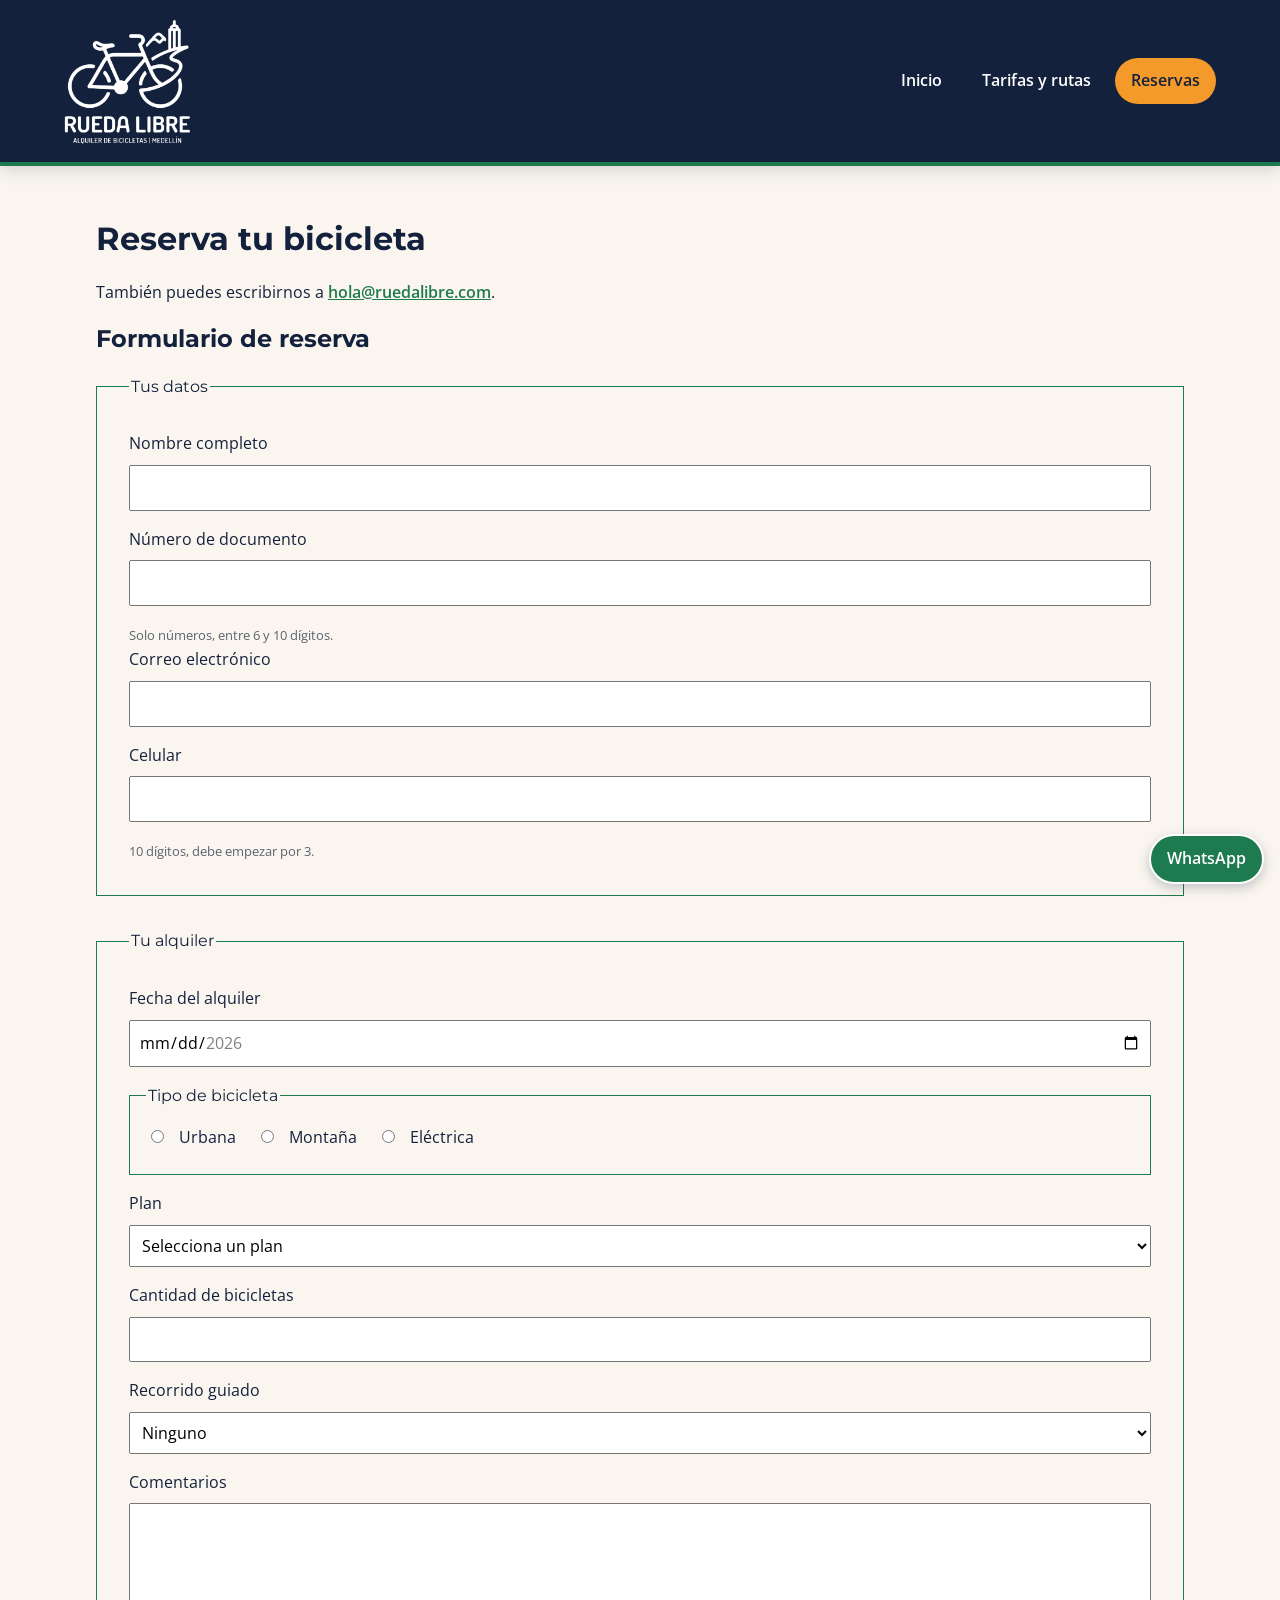
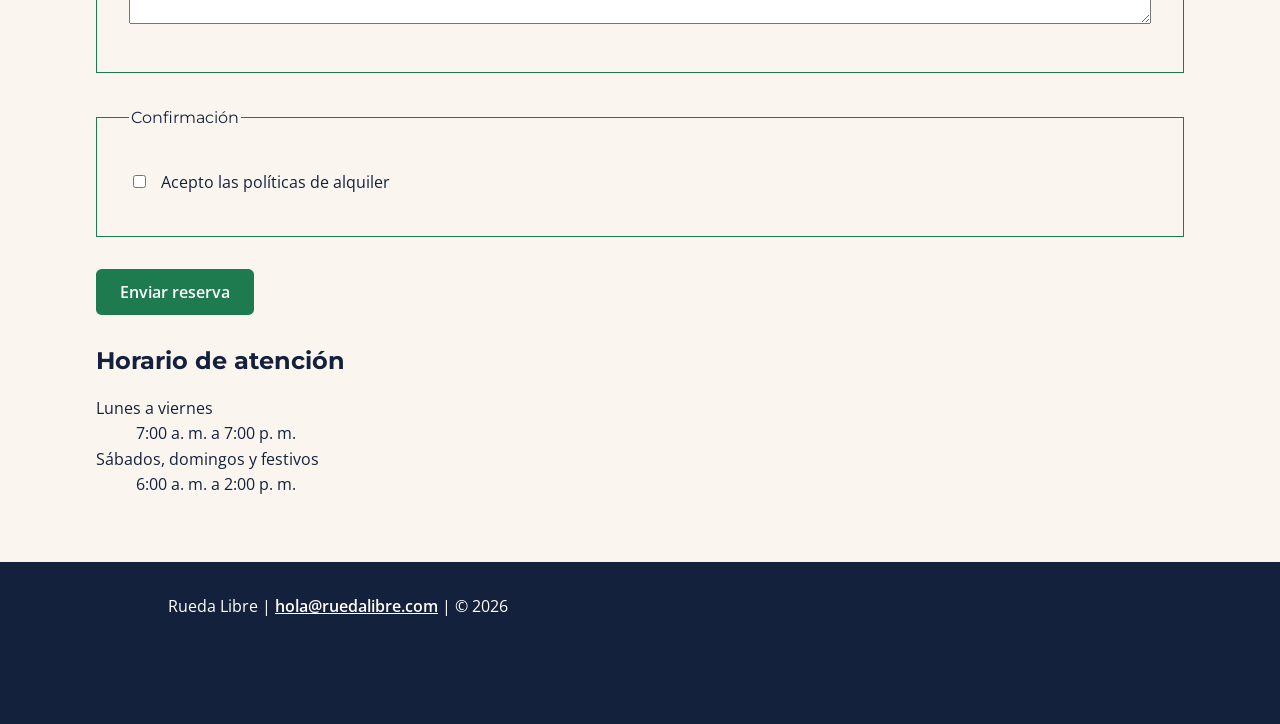
==== paginas/reservas.html @ c989bea7 "release: prepare Rueda Libre v1.0" ====
<!DOCTYPE html>
<html lang="es">
<head>
    <meta charset="UTF-8">
    <meta name="viewport" content="width=device-width, initial-scale=1.0">
    <title>Reservas | Rueda Libre</title>
    <meta name="description" content="Contacta a Rueda Libre para reservar una bicicleta y consulta nuestros horarios de atención en Medellín.">
    <link rel="preconnect" href="https://fonts.googleapis.com">
    <link rel="preconnect" href="https://fonts.gstatic.com" crossorigin>
    <link href="https://fonts.googleapis.com/css2?family=Montserrat:wght@700&family=Open+Sans:wght@400;600&display=swap" rel="stylesheet">
    <link rel="stylesheet" href="../css/styles.css">
</head>
<body>
    <header>
        <a class="site-brand" href="../index.html">
            <img src="../img/logo.png" alt="Rueda Libre, alquiler de bicicletas en Medellín">
        </a>
        <nav class="site-nav" aria-label="Navegación principal">
            <ul id="menu">
                <li><a href="../index.html">Inicio</a></li>
                <li><a href="tarifas.html#tarifas">Tarifas y rutas</a></li>
                <li><a class="activo" href="reservas.html" aria-current="page">Reservas</a></li>
            </ul>
        </nav>
    </header>

    <main>
        <h1>Reserva tu bicicleta</h1>
        <p>También puedes escribirnos a
            <a href="mailto:hola@ruedalibre.com">hola@ruedalibre.com</a>.
        </p>

        <section aria-labelledby="titulo-formulario">
            <h2 id="titulo-formulario">Formulario de reserva</h2>
            <form action="reservas.html" method="post">
                <fieldset>
                    <legend>Tus datos</legend>

                    <label for="nombre-completo">Nombre completo</label>
                    <input type="text" id="nombre-completo" name="nombre_completo" autocomplete="name" minlength="3" required>

                    <label for="documento">Número de documento</label>
                    <input type="text" id="documento" name="documento" autocomplete="off" pattern="[0-9]{6,10}" title="Ingresa solo números: entre 6 y 10 dígitos." aria-describedby="ayuda-documento" required>
                    <small id="ayuda-documento">Solo números, entre 6 y 10 dígitos.</small>

                    <label for="correo">Correo electrónico</label>
                    <input type="email" id="correo" name="correo" autocomplete="email" required>

                    <label for="celular">Celular</label>
                    <input type="tel" id="celular" name="celular" autocomplete="tel" pattern="3[0-9]{9}" title="Ingresa 10 dígitos y comienza por 3." aria-describedby="ayuda-celular" required>
                    <small id="ayuda-celular">10 dígitos, debe empezar por 3.</small>
                </fieldset>

                <fieldset>
                    <legend>Tu alquiler</legend>

                    <label for="fecha-alquiler">Fecha del alquiler</label>
                    <input type="date" id="fecha-alquiler" name="fecha_alquiler" min="2026-11-01" max="2026-12-31" required>

                    <fieldset>
                        <legend>Tipo de bicicleta</legend>
                        <input type="radio" id="bicicleta-urbana" name="tipo_bicicleta" value="urbana" required>
                        <label for="bicicleta-urbana">Urbana</label>
                        <input type="radio" id="bicicleta-montana" name="tipo_bicicleta" value="montana">
                        <label for="bicicleta-montana">Montaña</label>
                        <input type="radio" id="bicicleta-electrica" name="tipo_bicicleta" value="electrica">
                        <label for="bicicleta-electrica">Eléctrica</label>
                    </fieldset>

                    <label for="plan">Plan</label>
                    <select id="plan" name="plan" required>
                        <option value="">Selecciona un plan</option>
                        <option value="1-hora">1 hora</option>
                        <option value="medio-dia">Medio día</option>
                        <option value="dia-completo">Día completo</option>
                    </select>

                    <label for="cantidad">Cantidad de bicicletas</label>
                    <input type="number" id="cantidad" name="cantidad" min="1" max="6" step="1" required>

                    <label for="recorrido">Recorrido guiado</label>
                    <select id="recorrido" name="recorrido">
                        <option value="ninguno">Ninguno</option>
                        <option value="rio-parques">Río y Parques</option>
                        <option value="sabores-barrio">Sabores de Barrio</option>
                        <option value="reto-palmas">Reto Las Palmas</option>
                    </select>

                    <label for="comentarios">Comentarios</label>
                    <textarea id="comentarios" name="comentarios" rows="4" maxlength="300"></textarea>
                </fieldset>

                <fieldset>
                    <legend>Confirmación</legend>

                    <input type="checkbox" id="acepta-politicas" name="acepta_politicas" value="si" required>
                    <label for="acepta-politicas">Acepto las políticas de alquiler</label>
                </fieldset>

                <button type="submit">Enviar reserva</button>
            </form>
        </section>

        <aside aria-labelledby="titulo-horarios">
            <h2 id="titulo-horarios">Horario de atención</h2>
            <dl>
                <dt>Lunes a viernes</dt>
                <dd>7:00 a. m. a 7:00 p. m.</dd>
                <dt>Sábados, domingos y festivos</dt>
                <dd>6:00 a. m. a 2:00 p. m.</dd>
            </dl>
        </aside>
    </main>

    <footer>
        <p>Rueda Libre | <a href="mailto:hola@ruedalibre.com">hola@ruedalibre.com</a> | &copy; 2026</p>
    </footer>
    <a class="whatsapp-link" href="https://wa.me/573000000000" target="_blank" rel="noopener noreferrer" aria-label="Escríbenos por WhatsApp (se abre en otra pestaña)">WhatsApp</a>
</body>
</html>
---- css/styles.css ----
:root {
    --color-verde-ruta: #1E7A4F;
    --color-naranja-pedal: #F39A2B;
    --color-azul-noche: #14213D;
    --color-crema: #FAF6EF;
    --color-gris-asfalto: #5B6470;
    --font-heading: "Montserrat", Arial, sans-serif;
    --font-body: "Open Sans", Arial, sans-serif;
    --space-small: 0.5rem;
    --space-medium: 1rem;
    --space-large: 2rem;
}

/* Base y tipografía */
*,
*::before,
*::after {
    box-sizing: border-box;
}

body {
    margin: 0;
    background-color: var(--color-crema);
    color: var(--color-azul-noche);
    font-family: var(--font-body);
    font-size: 1rem;
    line-height: 1.6;
}

h1,
h2,
h3,
h4,
h5,
h6 {
    color: var(--color-azul-noche);
    font-family: var(--font-heading);
    line-height: 1.2;
}

/* Encabezado y navegación */
header {
    align-items: center;
    background-color: var(--color-azul-noche);
    border-bottom: 0.25rem solid var(--color-verde-ruta);
    box-shadow: 0 0.25rem 1rem rgb(20 33 61 / 16%);
    color: #FFFFFF;
    display: flex;
    flex-wrap: wrap;
    gap: var(--space-large);
    justify-content: space-between;
    padding: var(--space-medium) clamp(1rem, 5vw, 4rem);
}

.site-brand {
    align-items: center;
    display: inline-flex;
    flex: 0 0 auto;
    line-height: 0;
}

.site-brand img {
    filter: brightness(0) invert(1);
    height: auto;
    max-width: 8rem;
    width: 100%;
}

.site-brand:focus-visible {
    outline: 3px solid var(--color-naranja-pedal);
    outline-offset: 4px;
}

.site-nav ul {
    align-items: center;
    display: flex;
    flex-wrap: wrap;
    gap: var(--space-small);
    justify-content: flex-end;
    list-style: none;
    margin: 0;
    padding: 0;
}

#menu a {
    color: var(--color-gris-asfalto);
}

.activo {
    color: var(--color-verde-ruta);
    font-weight: 600;
}

.site-nav #menu a {
    border-radius: 999px;
    color: #FFFFFF;
    display: inline-block;
    font-weight: 600;
    padding: 0.65rem 1rem;
    text-decoration: none;
    transition: background-color 160ms ease, color 160ms ease;
}

.site-nav #menu a:hover {
    background-color: rgb(255 255 255 / 12%);
    color: #FFFFFF;
    text-decoration: underline;
    text-underline-offset: 0.2em;
}

.site-nav #menu a:focus-visible {
    outline: 3px solid var(--color-naranja-pedal);
    outline-offset: 4px;
}

.site-nav #menu a.activo,
.site-nav #menu a[aria-current="page"] {
    background-color: var(--color-naranja-pedal);
    color: var(--color-azul-noche);
}

.site-nav #menu a.activo:hover,
.site-nav #menu a[aria-current="page"]:hover {
    background-color: #FFFFFF;
    color: var(--color-azul-noche);
}

/* Contenido y servicios */
main {
    margin: 0 auto;
    max-width: 70rem;
    padding: var(--space-large) var(--space-medium);
    width: 100%;
}

main.home-page {
    min-height: 75vh;
}

p,
li {
    max-width: 68ch;
}

section,
article,
aside,
figure {
    margin-bottom: var(--space-large);
}

#servicios {
    display: grid;
    gap: var(--space-large);
    grid-template-columns: repeat(auto-fit, minmax(min(100%, 16rem), 1fr));
}

#servicios > h2,
#servicios > p {
    grid-column: 1 / -1;
}

#servicios article {
    border: 1px solid var(--color-gris-asfalto);
    border-radius: 0.75rem;
    margin-bottom: 0;
    padding: var(--space-medium);
    position: relative;
}

.new-badge {
    background-color: var(--color-naranja-pedal);
    border-radius: 999px;
    color: var(--color-azul-noche);
    font-size: 0.875rem;
    font-weight: 600;
    padding: 0.25rem 0.65rem;
    position: absolute;
    right: var(--space-medium);
    top: var(--space-medium);
}

.electric-service h3 {
    padding-right: 4.5rem;
}

/* Enlaces, botones y foco */
a {
    color: var(--color-verde-ruta);
    font-weight: 600;
}

a:hover {
    color: var(--color-azul-noche);
}

.cta-link,
button {
    background-color: var(--color-verde-ruta);
    border: 0;
    border-radius: 0.35rem;
    color: #FFFFFF;
    cursor: pointer;
    display: inline-block;
    font: 600 1rem var(--font-body);
    padding: 0.75rem 1.5rem;
    text-decoration: none;
    transition: background-color 160ms ease, color 160ms ease;
}

a:focus-visible,
button:focus-visible,
input:focus-visible,
select:focus-visible,
textarea:focus-visible {
    outline: 3px solid var(--color-verde-ruta);
    outline-offset: 3px;
}

/* Imágenes */
img {
    height: auto;
    max-width: 100%;
}

figure img {
    display: block;
}

figcaption,
small {
    color: var(--color-gris-asfalto);
}

/* Tablas */
table {
    border-collapse: collapse;
    width: 100%;
}

section:has(> table) {
    overflow-x: auto;
}

caption {
    font-weight: 600;
    margin-bottom: var(--space-small);
    text-align: left;
}

th,
td {
    border: 1px solid var(--color-gris-asfalto);
    padding: 0.75rem;
    text-align: left;
}

th {
    font-weight: 600;
}

thead th {
    background-color: var(--color-azul-noche);
    color: #FFFFFF;
}

/* Formulario */
fieldset {
    border: 1px solid var(--color-verde-ruta);
    margin: 0 0 var(--space-large);
    padding: var(--space-large);
}

legend {
    font-family: var(--font-heading);
}

form > fieldset > label {
    display: block;
    margin: 0 0 var(--space-small);
}

form > fieldset > input[type="checkbox"] + label {
    display: inline-block;
    margin: var(--space-small);
}

form fieldset fieldset {
    margin-bottom: var(--space-medium);
    padding: var(--space-medium);
}

form fieldset fieldset label {
    display: inline-block;
    margin: 0 var(--space-medium) var(--space-small) var(--space-small);
}

input:not([type="radio"], [type="checkbox"]),
select,
textarea {
    display: block;
    font: inherit;
    margin-bottom: var(--space-medium);
    max-width: 100%;
    padding: var(--space-small);
    width: 100%;
}

.cta-link:focus-visible,
button:focus-visible {
    outline-color: var(--color-azul-noche);
}

/* Pie y acceso rápido */
footer {
    background-color: var(--color-azul-noche);
    color: #FFFFFF;
    padding: var(--space-medium) var(--space-large) calc(var(--space-large) + 3.5rem);
    text-align: center;
}

footer a {
    color: #FFFFFF;
}

footer a:hover {
    color: var(--color-naranja-pedal);
}

.whatsapp-link {
    background-color: var(--color-verde-ruta);
    border: 2px solid #FFFFFF;
    border-radius: 999px;
    bottom: var(--space-medium);
    box-shadow: 0 0.25rem 0.75rem rgb(20 33 61 / 24%);
    color: #FFFFFF;
    font-weight: 600;
    padding: 0.65rem 1rem;
    position: fixed;
    right: var(--space-medium);
    text-decoration: none;
    z-index: 10;
}

.cta-link:hover,
button:hover,
.whatsapp-link:hover {
    background-color: var(--color-azul-noche);
    color: #FFFFFF;
}

.whatsapp-link:focus-visible {
    outline: 3px solid var(--color-naranja-pedal);
    outline-offset: 3px;
}

/* Ajustes para pantallas pequeñas */
@media (max-width: 40rem) {
    header {
        flex-direction: column;
        gap: var(--space-small);
        padding: var(--space-medium);
    }

    .site-brand img {
        max-width: 6rem;
    }

    .site-nav ul {
        justify-content: center;
    }

    .site-nav #menu a {
        padding: 0.55rem 0.8rem;
    }

    main {
        padding: var(--space-medium);
    }
}
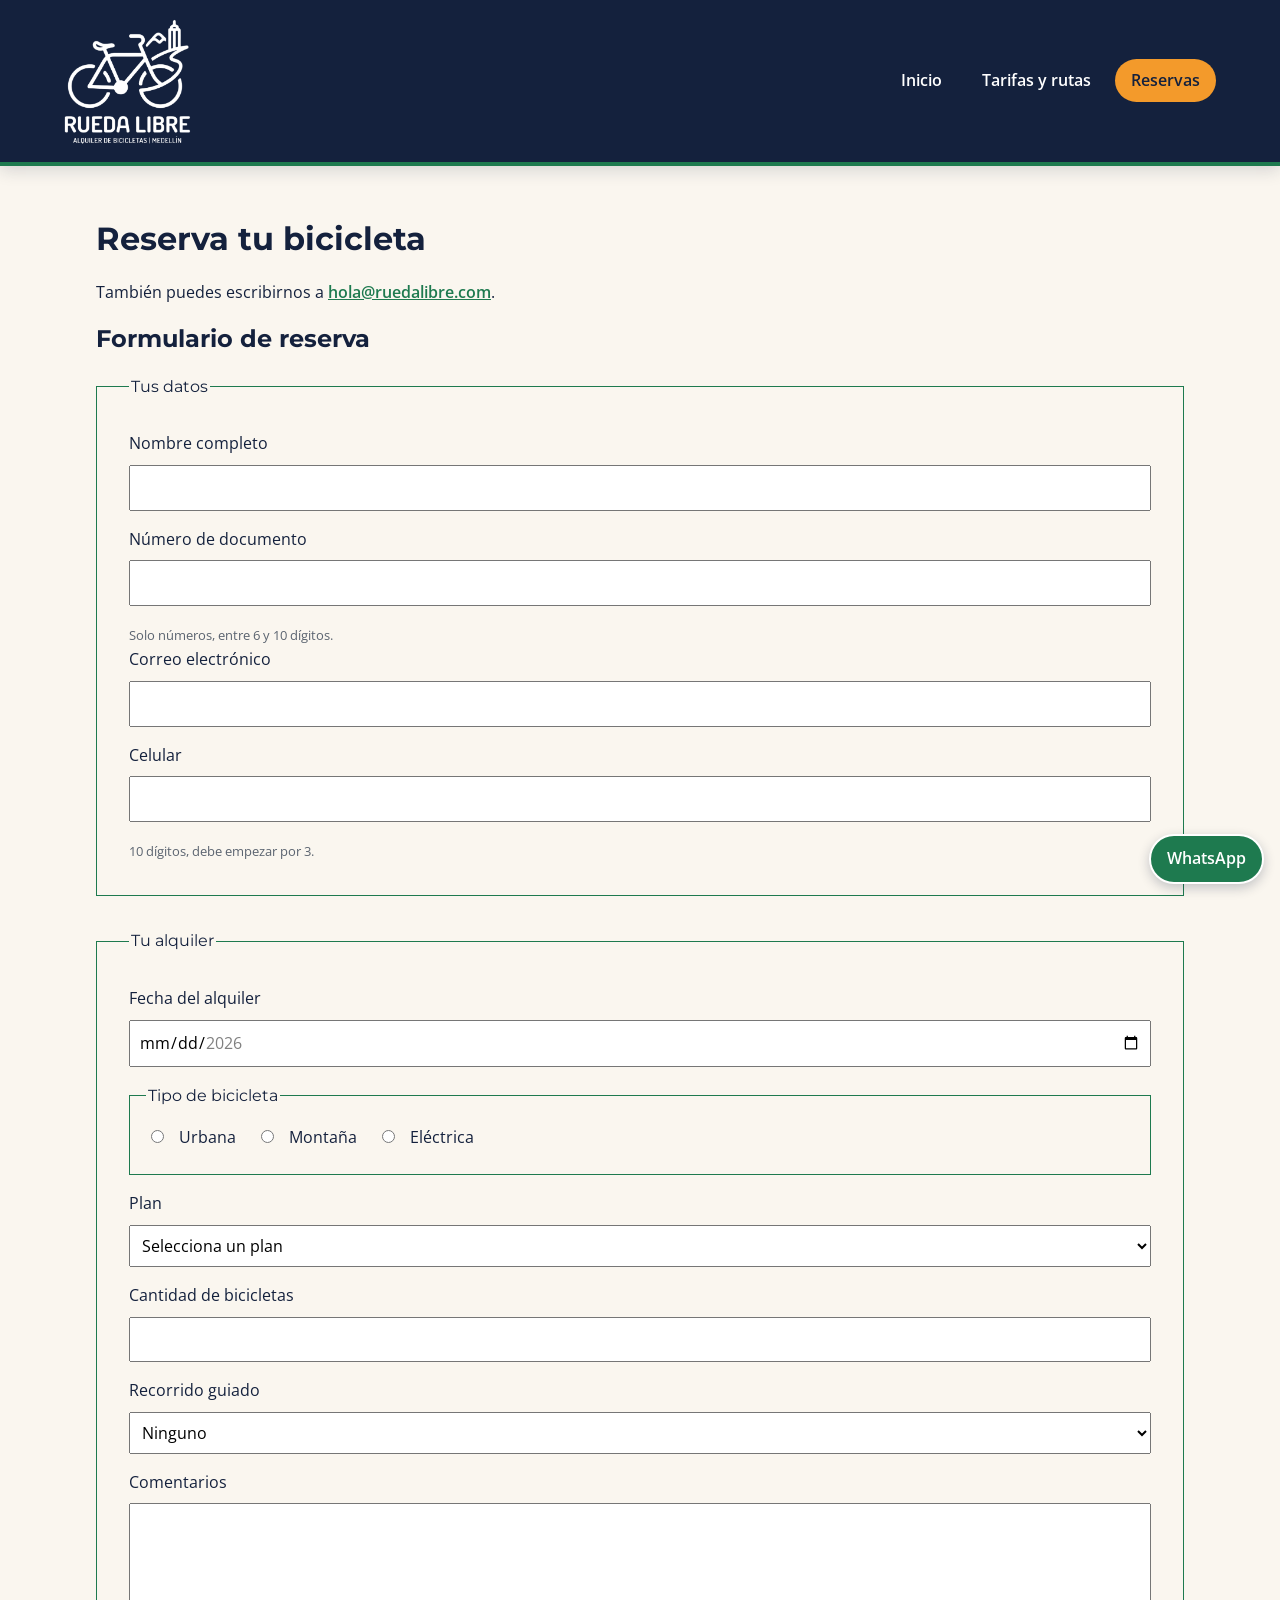
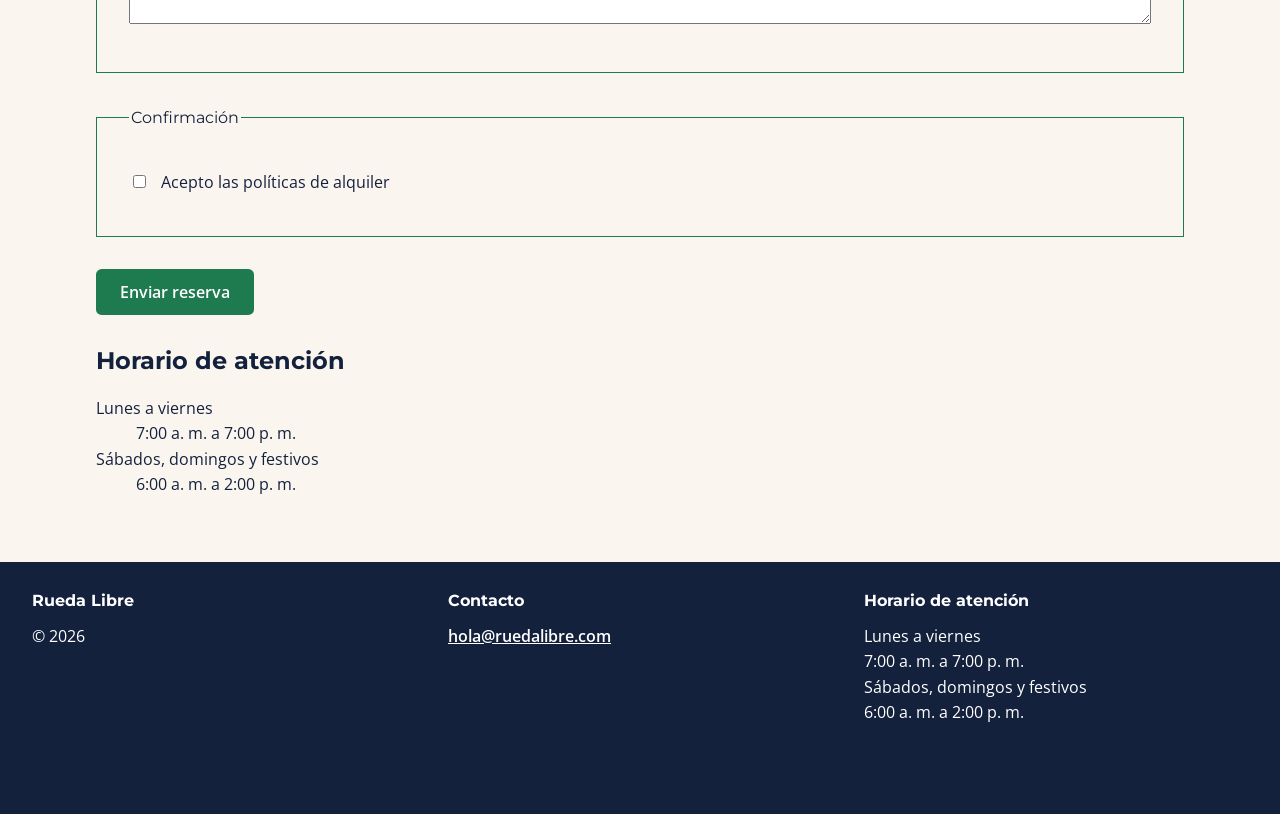
==== commit 630ef971: "add: display flex" ====
--- a/paginas/reservas.html
+++ b/paginas/reservas.html
@@ -113,7 +113,23 @@
     </main>
 
     <footer>
-        <p>Rueda Libre | <a href="mailto:hola@ruedalibre.com">hola@ruedalibre.com</a> | &copy; 2026</p>
+        <div class="footer-block">
+            <h2>Rueda Libre</h2>
+            <p>&copy; 2026</p>
+        </div>
+        <div class="footer-block">
+            <h2>Contacto</h2>
+            <p><a href="mailto:hola@ruedalibre.com">hola@ruedalibre.com</a></p>
+        </div>
+        <div class="footer-block">
+            <h2>Horario de atención</h2>
+            <dl>
+                <dt>Lunes a viernes</dt>
+                <dd>7:00 a. m. a 7:00 p. m.</dd>
+                <dt>Sábados, domingos y festivos</dt>
+                <dd>6:00 a. m. a 2:00 p. m.</dd>
+            </dl>
+        </div>
     </footer>
     <a class="whatsapp-link" href="https://wa.me/573000000000" target="_blank" rel="noopener noreferrer" aria-label="Escríbenos por WhatsApp (se abre en otra pestaña)">WhatsApp</a>
 </body>
--- a/css/styles.css
+++ b/css/styles.css
@@ -94,7 +94,6 @@
 .site-nav #menu a {
     border-radius: 999px;
     color: #FFFFFF;
-    display: inline-block;
     font-weight: 600;
     padding: 0.65rem 1rem;
     text-decoration: none;
@@ -313,10 +312,32 @@
 
 /* Pie y acceso rápido */
 footer {
+    align-items: flex-start;
     background-color: var(--color-azul-noche);
     color: #FFFFFF;
+    display: flex;
+    flex-wrap: wrap;
+    gap: var(--space-large);
+    justify-content: space-between;
     padding: var(--space-medium) var(--space-large) calc(var(--space-large) + 3.5rem);
-    text-align: center;
+}
+
+.footer-block {
+    flex: 1 1 0;
+}
+
+.footer-block h2 {
+    color: #FFFFFF;
+    font-size: 1rem;
+}
+
+.footer-block p,
+.footer-block dl {
+    margin: 0;
+}
+
+.footer-block dd {
+    margin-left: 0;
 }
 
 footer a {
@@ -374,6 +395,12 @@
         padding: 0.55rem 0.8rem;
     }
 
+    footer {
+        flex-direction: column;
+        gap: var(--space-medium);
+        padding: var(--space-medium) var(--space-medium) calc(var(--space-large) + 3.5rem);
+    }
+
     main {
         padding: var(--space-medium);
     }
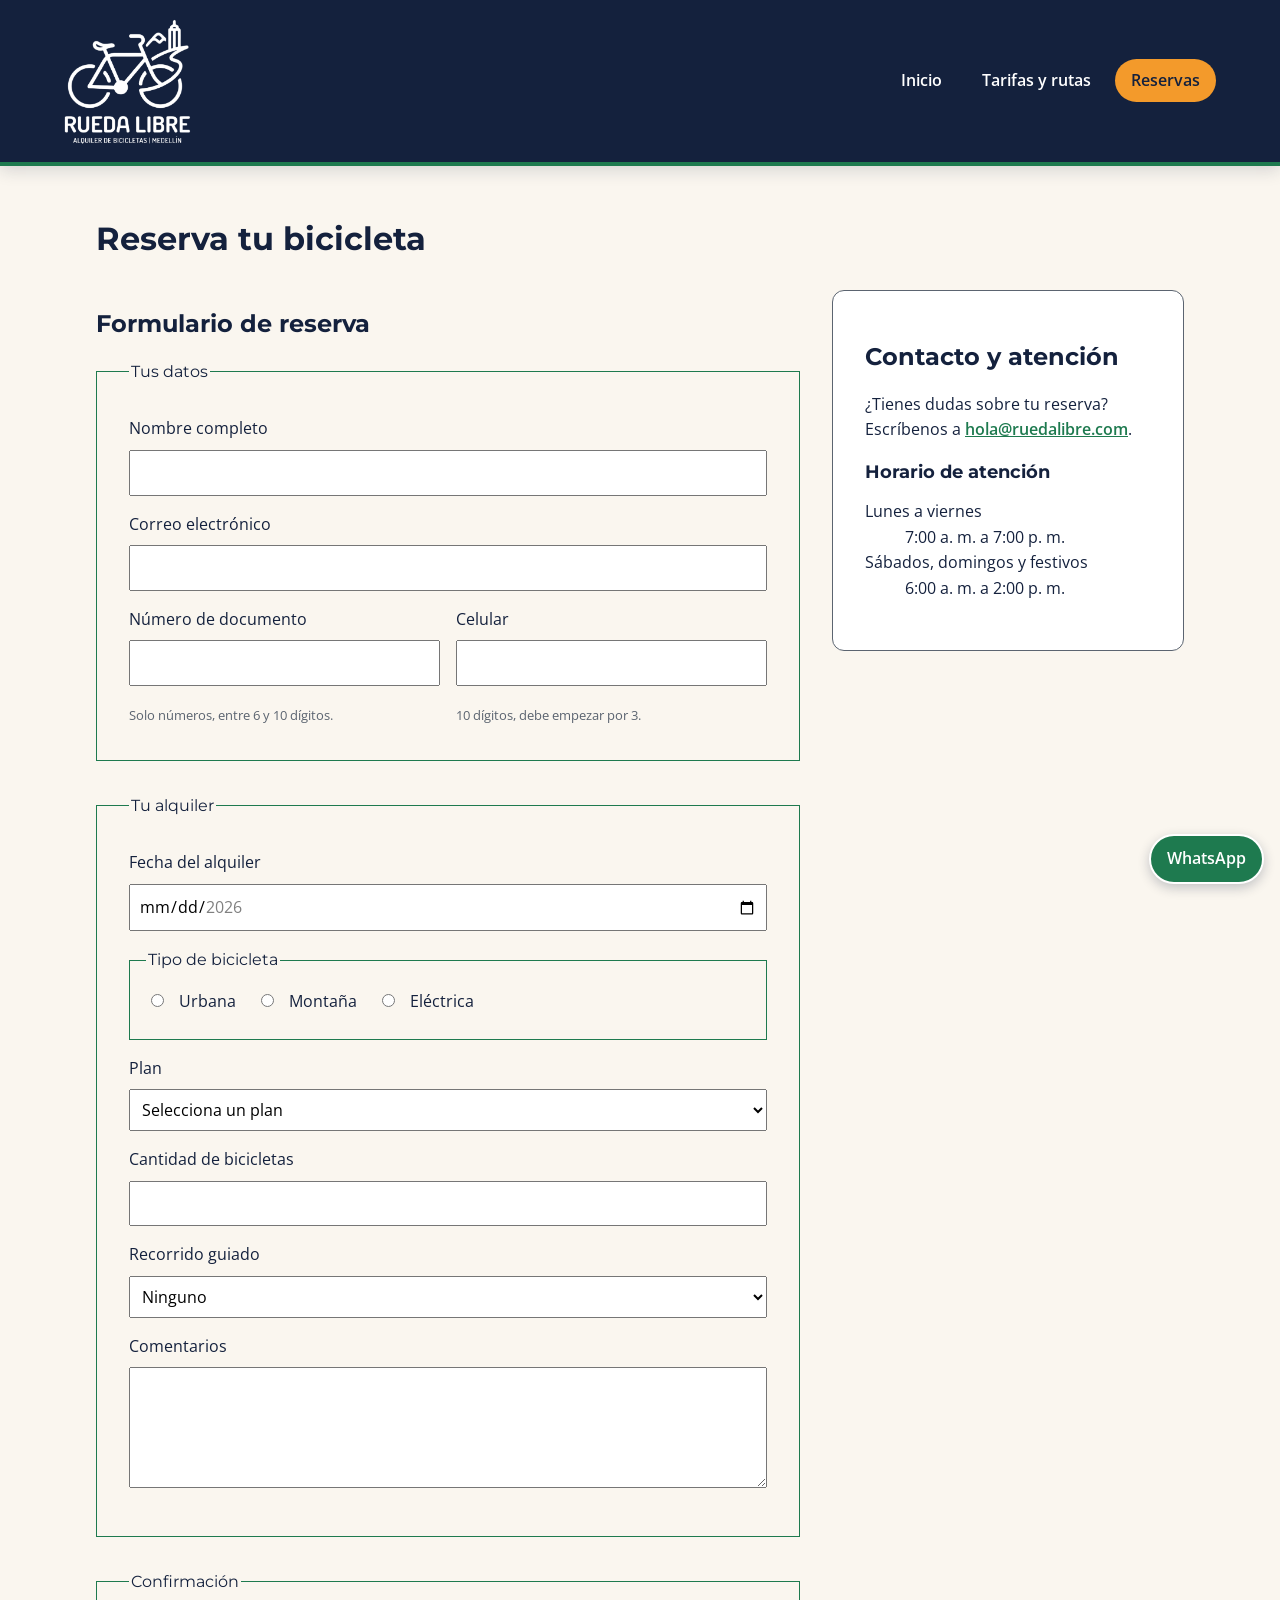
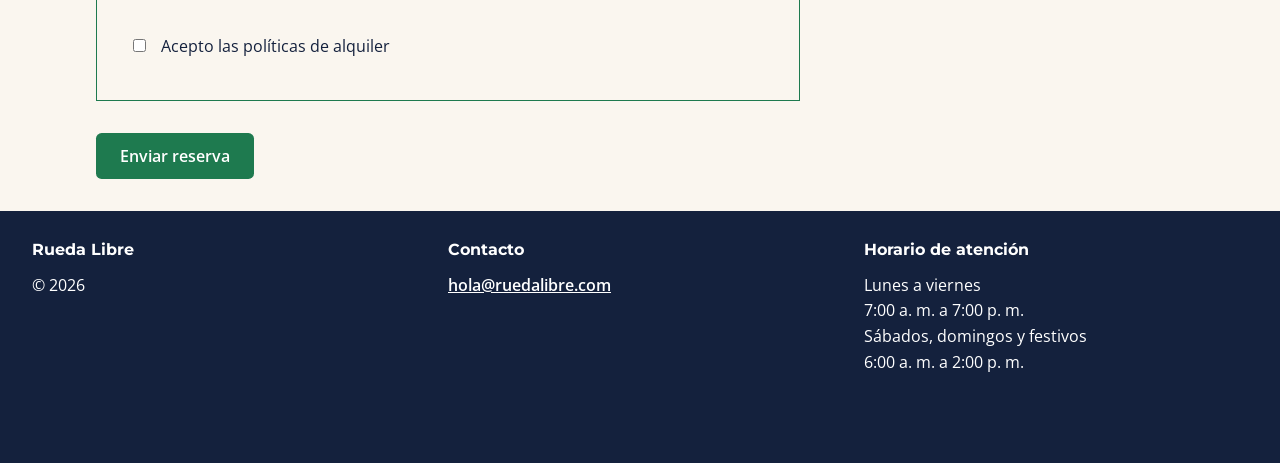
==== commit 832c69e9: "grid vs flex" ====
--- a/paginas/reservas.html
+++ b/paginas/reservas.html
@@ -24,13 +24,10 @@
         </nav>
     </header>
 
-    <main>
+    <main class="reservation-page">
         <h1>Reserva tu bicicleta</h1>
-        <p>También puedes escribirnos a
-            <a href="mailto:hola@ruedalibre.com">hola@ruedalibre.com</a>.
-        </p>
 
-        <section aria-labelledby="titulo-formulario">
+        <section class="reservation-form" aria-labelledby="titulo-formulario">
             <h2 id="titulo-formulario">Formulario de reserva</h2>
             <form action="reservas.html" method="post">
                 <fieldset>
@@ -39,16 +36,21 @@
                     <label for="nombre-completo">Nombre completo</label>
                     <input type="text" id="nombre-completo" name="nombre_completo" autocomplete="name" minlength="3" required>
 
-                    <label for="documento">Número de documento</label>
-                    <input type="text" id="documento" name="documento" autocomplete="off" pattern="[0-9]{6,10}" title="Ingresa solo números: entre 6 y 10 dígitos." aria-describedby="ayuda-documento" required>
-                    <small id="ayuda-documento">Solo números, entre 6 y 10 dígitos.</small>
-
                     <label for="correo">Correo electrónico</label>
                     <input type="email" id="correo" name="correo" autocomplete="email" required>
 
-                    <label for="celular">Celular</label>
-                    <input type="tel" id="celular" name="celular" autocomplete="tel" pattern="3[0-9]{9}" title="Ingresa 10 dígitos y comienza por 3." aria-describedby="ayuda-celular" required>
-                    <small id="ayuda-celular">10 dígitos, debe empezar por 3.</small>
+                    <div class="form-row">
+                        <div class="form-field">
+                            <label for="documento">Número de documento</label>
+                            <input type="text" id="documento" name="documento" autocomplete="off" pattern="[0-9]{6,10}" title="Ingresa solo números: entre 6 y 10 dígitos." aria-describedby="ayuda-documento" required>
+                            <small id="ayuda-documento">Solo números, entre 6 y 10 dígitos.</small>
+                        </div>
+                        <div class="form-field">
+                            <label for="celular">Celular</label>
+                            <input type="tel" id="celular" name="celular" autocomplete="tel" pattern="3[0-9]{9}" title="Ingresa 10 dígitos y comienza por 3." aria-describedby="ayuda-celular" required>
+                            <small id="ayuda-celular">10 dígitos, debe empezar por 3.</small>
+                        </div>
+                    </div>
                 </fieldset>
 
                 <fieldset>
@@ -101,9 +103,11 @@
             </form>
         </section>
 
-        <aside aria-labelledby="titulo-horarios">
-            <h2 id="titulo-horarios">Horario de atención</h2>
-            <dl>
+        <aside class="reservation-info" aria-labelledby="titulo-contacto">
+            <h2 id="titulo-contacto">Contacto y atención</h2>
+            <p>¿Tienes dudas sobre tu reserva? Escríbenos a <a href="mailto:hola@ruedalibre.com">hola@ruedalibre.com</a>.</p>
+            <h3 id="titulo-horarios">Horario de atención</h3>
+            <dl aria-labelledby="titulo-horarios">
                 <dt>Lunes a viernes</dt>
                 <dd>7:00 a. m. a 7:00 p. m.</dd>
                 <dt>Sábados, domingos y festivos</dt>
--- a/css/styles.css
+++ b/css/styles.css
@@ -136,6 +136,29 @@
     min-height: 75vh;
 }
 
+.home-hero {
+    align-items: center;
+    display: grid;
+    gap: var(--space-large);
+    grid-template-columns: minmax(0, 1fr) minmax(0, 1fr);
+}
+
+.home-hero > * {
+    min-width: 0;
+}
+
+.home-hero img {
+    border-radius: 0.75rem;
+    height: 100%;
+    max-height: 28rem;
+    object-fit: cover;
+    width: 100%;
+}
+
+.hero-copy p:last-child {
+    margin-bottom: 0;
+}
+
 p,
 li {
     max-width: 68ch;
@@ -165,6 +188,87 @@
     margin-bottom: 0;
     padding: var(--space-medium);
     position: relative;
+}
+
+#flota {
+    display: grid;
+    gap: var(--space-large);
+    grid-template-columns: repeat(auto-fit, minmax(min(100%, 16rem), 1fr));
+}
+
+#flota > h2 {
+    grid-column: 1 / -1;
+    margin-bottom: 0;
+}
+
+#galeria {
+    display: grid;
+    gap: var(--space-large);
+    grid-template-columns: repeat(3, minmax(0, 1fr));
+}
+
+#galeria > h2 {
+    grid-column: 1 / -1;
+    margin-bottom: 0;
+}
+
+.route-card {
+    border: 1px solid var(--color-gris-asfalto);
+    border-radius: 0.75rem;
+    margin: 0;
+    overflow: hidden;
+}
+
+.route-card img {
+    aspect-ratio: 4 / 3;
+    object-fit: cover;
+    width: 100%;
+}
+
+.route-card figcaption {
+    padding: var(--space-medium);
+}
+
+.route-card h3,
+.route-card p {
+    margin: 0;
+}
+
+.route-card p {
+    margin-top: var(--space-small);
+}
+
+.fleet-card {
+    border: 1px solid var(--color-gris-asfalto);
+    border-radius: 0.75rem;
+    display: flex;
+    flex-direction: column;
+    margin-bottom: 0;
+    overflow: hidden;
+    padding: var(--space-medium);
+}
+
+.fleet-card img {
+    aspect-ratio: 4 / 3;
+    border-radius: 0.5rem;
+    object-fit: cover;
+    width: 100%;
+}
+
+.fleet-card h3 {
+    margin-bottom: var(--space-small);
+}
+
+.fleet-card p {
+    margin-top: 0;
+}
+
+.fleet-card .fleet-price {
+    margin-top: auto;
+}
+
+.fleet-card .cta-link {
+    align-self: flex-start;
 }
 
 .new-badge {
@@ -264,6 +368,50 @@
 }
 
 /* Formulario */
+.reservation-page {
+    display: grid;
+    gap: var(--space-large);
+    grid-template-columns: minmax(0, 2fr) minmax(16rem, 1fr);
+}
+
+.reservation-page > h1 {
+    grid-column: 1 / -1;
+    margin-bottom: 0;
+}
+
+.reservation-form,
+.reservation-info {
+    margin-bottom: 0;
+    min-width: 0;
+}
+
+.reservation-info {
+    align-self: start;
+    background-color: #FFFFFF;
+    border: 1px solid var(--color-gris-asfalto);
+    border-radius: 0.75rem;
+    padding: var(--space-large);
+}
+
+.reservation-info h3 {
+    font-size: 1.1rem;
+}
+
+.form-row {
+    display: grid;
+    gap: var(--space-medium);
+    grid-template-columns: repeat(2, minmax(0, 1fr));
+}
+
+.form-field {
+    min-width: 0;
+}
+
+.form-field label {
+    display: block;
+    margin-bottom: var(--space-small);
+}
+
 fieldset {
     border: 1px solid var(--color-verde-ruta);
     margin: 0 0 var(--space-large);
@@ -376,6 +524,16 @@
 }
 
 /* Ajustes para pantallas pequeñas */
+@media (max-width: 48rem) {
+    .reservation-page {
+        grid-template-columns: minmax(0, 1fr);
+    }
+
+    .reservation-page > h1 {
+        grid-column: auto;
+    }
+}
+
 @media (max-width: 40rem) {
     header {
         flex-direction: column;
@@ -395,6 +553,23 @@
         padding: 0.55rem 0.8rem;
     }
 
+    .home-hero,
+    #galeria {
+        grid-template-columns: minmax(0, 1fr);
+    }
+
+    .home-hero img {
+        max-height: none;
+    }
+
+    #galeria > h2 {
+        grid-column: auto;
+    }
+
+    .form-row {
+        grid-template-columns: minmax(0, 1fr);
+    }
+
     footer {
         flex-direction: column;
         gap: var(--space-medium);
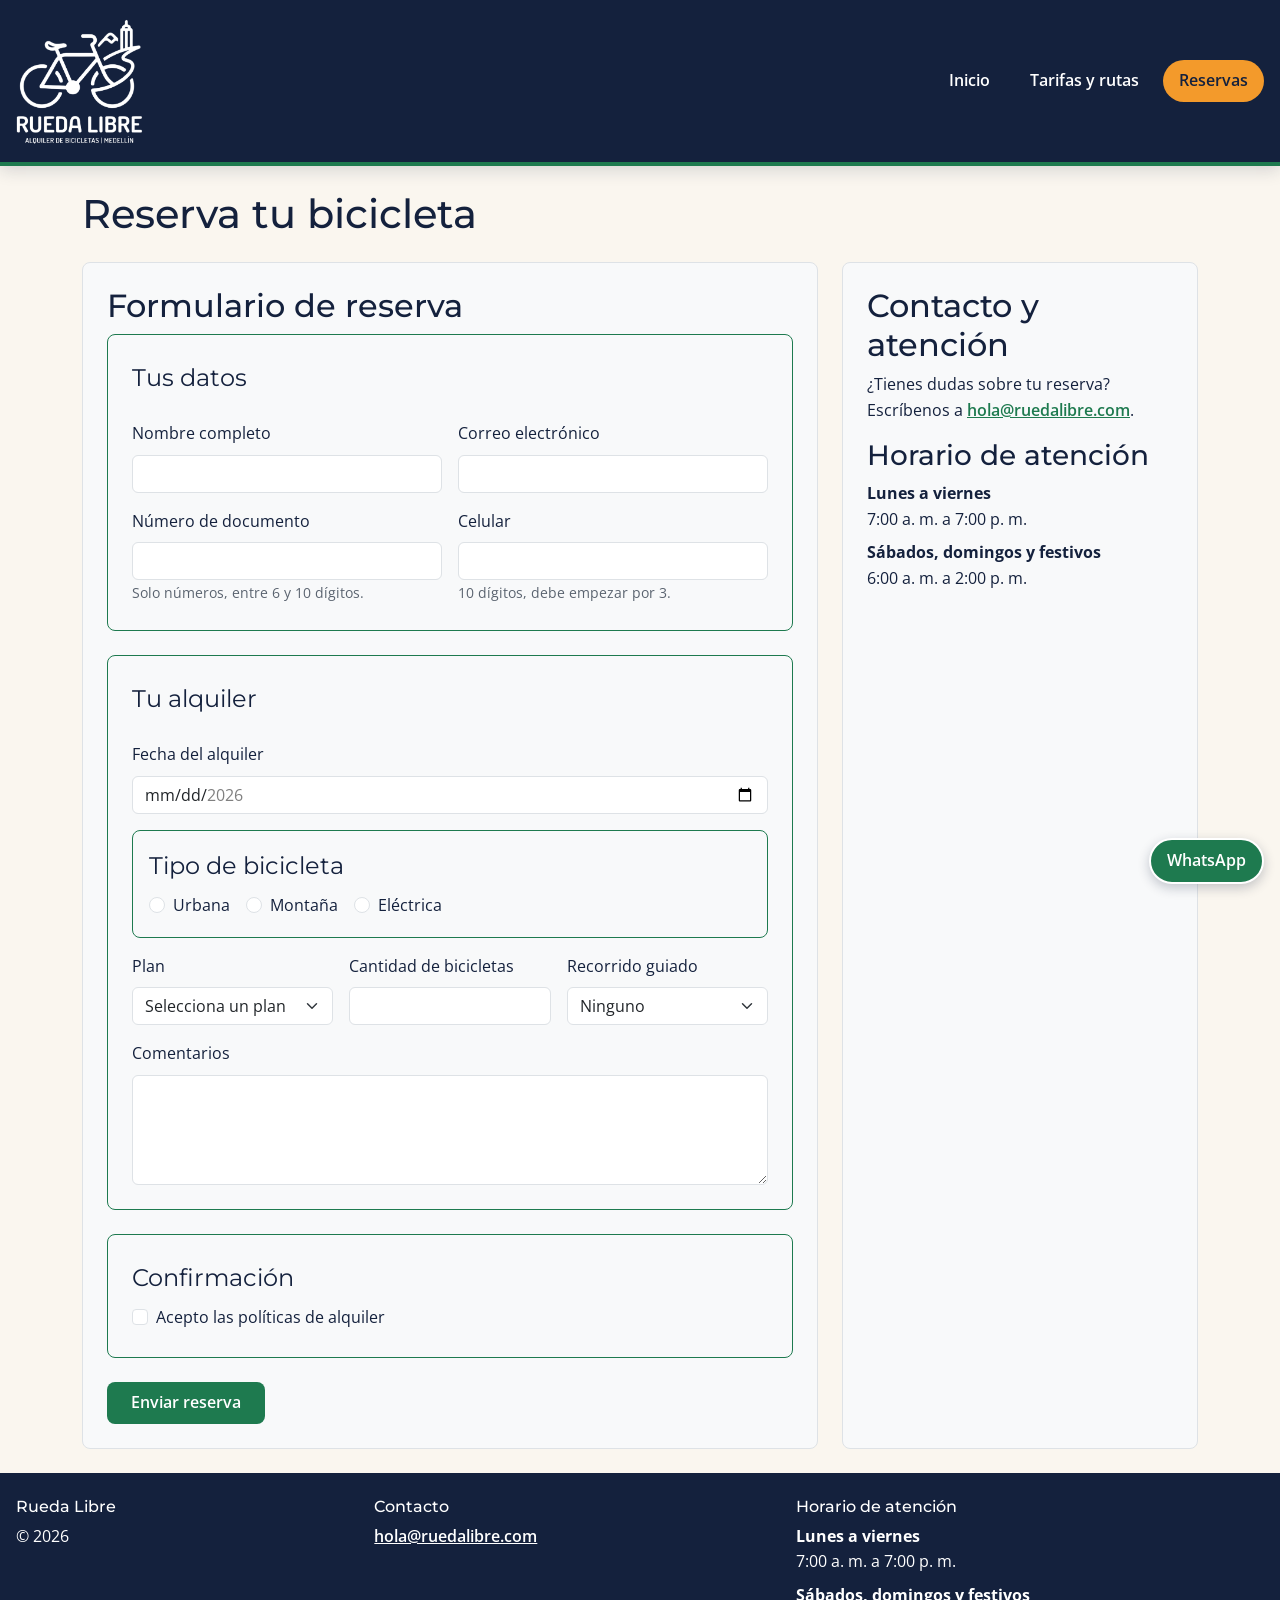
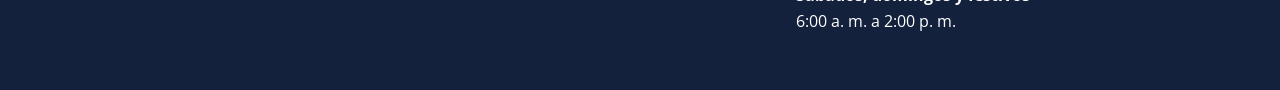
==== commit a59e2eac: "version: v2.0-beta" ====
--- a/paginas/reservas.html
+++ b/paginas/reservas.html
@@ -8,102 +8,125 @@
     <link rel="preconnect" href="https://fonts.googleapis.com">
     <link rel="preconnect" href="https://fonts.gstatic.com" crossorigin>
     <link href="https://fonts.googleapis.com/css2?family=Montserrat:wght@700&family=Open+Sans:wght@400;600&display=swap" rel="stylesheet">
+    <link href="https://cdn.jsdelivr.net/npm/bootstrap@5.3.3/dist/css/bootstrap.min.css" rel="stylesheet" integrity="sha384-QWTKZyjpPEjISv5WaRU9OFeRpok6YctnYmDr5pNlyT2bRjXh0JMhjY6hW+ALEwIH" crossorigin="anonymous">
     <link rel="stylesheet" href="../css/styles.css">
 </head>
 <body>
-    <header>
-        <a class="site-brand" href="../index.html">
-            <img src="../img/logo.png" alt="Rueda Libre, alquiler de bicicletas en Medellín">
+    <header class="d-flex flex-column flex-md-row align-items-center justify-content-md-between gap-2 gap-md-4 px-3 py-3">
+        <a class="site-brand d-inline-flex align-items-center flex-shrink-0" href="../index.html">
+            <img class="d-block" src="../img/logo.png" alt="Rueda Libre, alquiler de bicicletas en Medellín">
         </a>
         <nav class="site-nav" aria-label="Navegación principal">
-            <ul id="menu">
-                <li><a href="../index.html">Inicio</a></li>
-                <li><a href="tarifas.html#tarifas">Tarifas y rutas</a></li>
-                <li><a class="activo" href="reservas.html" aria-current="page">Reservas</a></li>
+            <ul id="menu" class="d-flex flex-wrap align-items-center justify-content-center justify-content-md-end gap-2 list-unstyled m-0 p-0">
+                <li><a class="d-inline-block px-2 py-2 px-md-3" href="../index.html">Inicio</a></li>
+                <li><a class="d-inline-block px-2 py-2 px-md-3" href="tarifas.html#tarifas">Tarifas y rutas</a></li>
+                <li><a class="activo d-inline-block px-2 py-2 px-md-3" href="reservas.html" aria-current="page">Reservas</a></li>
             </ul>
         </nav>
     </header>
 
-    <main class="reservation-page">
-        <h1>Reserva tu bicicleta</h1>
+    <main class="container py-4">
+      <div class="row g-4">
+        <h1 class="col-12 mb-0">Reserva tu bicicleta</h1>
 
-        <section class="reservation-form" aria-labelledby="titulo-formulario">
+        <section class="col-12 col-md-8 mb-0" aria-labelledby="titulo-formulario">
+          <div class="rounded-3 border bg-light p-3 p-md-4">
             <h2 id="titulo-formulario">Formulario de reserva</h2>
             <form action="reservas.html" method="post">
-                <fieldset>
+                <fieldset class="mb-4 rounded-3 p-3 p-md-4">
                     <legend>Tus datos</legend>
-
-                    <label for="nombre-completo">Nombre completo</label>
-                    <input type="text" id="nombre-completo" name="nombre_completo" autocomplete="name" minlength="3" required>
-
-                    <label for="correo">Correo electrónico</label>
-                    <input type="email" id="correo" name="correo" autocomplete="email" required>
-
-                    <div class="form-row">
-                        <div class="form-field">
-                            <label for="documento">Número de documento</label>
-                            <input type="text" id="documento" name="documento" autocomplete="off" pattern="[0-9]{6,10}" title="Ingresa solo números: entre 6 y 10 dígitos." aria-describedby="ayuda-documento" required>
-                            <small id="ayuda-documento">Solo números, entre 6 y 10 dígitos.</small>
-                        </div>
-                        <div class="form-field">
-                            <label for="celular">Celular</label>
-                            <input type="tel" id="celular" name="celular" autocomplete="tel" pattern="3[0-9]{9}" title="Ingresa 10 dígitos y comienza por 3." aria-describedby="ayuda-celular" required>
-                            <small id="ayuda-celular">10 dígitos, debe empezar por 3.</small>
-                        </div>
+                    <div class="row g-3">
+                      <div class="col-12 col-md-6">
+                        <label class="form-label" for="nombre-completo">Nombre completo</label>
+                        <input class="form-control" type="text" id="nombre-completo" name="nombre_completo" autocomplete="name" minlength="3" required>
+                      </div>
+                      <div class="col-12 col-md-6">
+                        <label class="form-label" for="correo">Correo electrónico</label>
+                        <input class="form-control" type="email" id="correo" name="correo" autocomplete="email" required>
+                      </div>
+                      <div class="col-12 col-md-6">
+                        <label class="form-label" for="documento">Número de documento</label>
+                        <input class="form-control" type="text" id="documento" name="documento" autocomplete="off" pattern="[0-9]{6,10}" title="Ingresa solo números: entre 6 y 10 dígitos." aria-describedby="ayuda-documento" required>
+                        <small id="ayuda-documento">Solo números, entre 6 y 10 dígitos.</small>
+                      </div>
+                      <div class="col-12 col-md-6">
+                        <label class="form-label" for="celular">Celular</label>
+                        <input class="form-control" type="tel" id="celular" name="celular" autocomplete="tel" pattern="3[0-9]{9}" title="Ingresa 10 dígitos y comienza por 3." aria-describedby="ayuda-celular" required>
+                        <small id="ayuda-celular">10 dígitos, debe empezar por 3.</small>
+                      </div>
                     </div>
                 </fieldset>
 
-                <fieldset>
+                <fieldset class="mb-4 rounded-3 p-3 p-md-4">
                     <legend>Tu alquiler</legend>
-
-                    <label for="fecha-alquiler">Fecha del alquiler</label>
-                    <input type="date" id="fecha-alquiler" name="fecha_alquiler" min="2026-11-01" max="2026-12-31" required>
-
-                    <fieldset>
+                    <div class="row g-3">
+                      <div class="col-12">
+                        <label class="form-label" for="fecha-alquiler">Fecha del alquiler</label>
+                        <input class="form-control" type="date" id="fecha-alquiler" name="fecha_alquiler" min="2026-11-01" max="2026-12-31" required>
+                      </div>
+                      <div class="col-12">
+                       <fieldset class="rounded-3 p-3">
                         <legend>Tipo de bicicleta</legend>
-                        <input type="radio" id="bicicleta-urbana" name="tipo_bicicleta" value="urbana" required>
-                        <label for="bicicleta-urbana">Urbana</label>
-                        <input type="radio" id="bicicleta-montana" name="tipo_bicicleta" value="montana">
-                        <label for="bicicleta-montana">Montaña</label>
-                        <input type="radio" id="bicicleta-electrica" name="tipo_bicicleta" value="electrica">
-                        <label for="bicicleta-electrica">Eléctrica</label>
-                    </fieldset>
-
-                    <label for="plan">Plan</label>
-                    <select id="plan" name="plan" required>
-                        <option value="">Selecciona un plan</option>
-                        <option value="1-hora">1 hora</option>
-                        <option value="medio-dia">Medio día</option>
-                        <option value="dia-completo">Día completo</option>
-                    </select>
-
-                    <label for="cantidad">Cantidad de bicicletas</label>
-                    <input type="number" id="cantidad" name="cantidad" min="1" max="6" step="1" required>
-
-                    <label for="recorrido">Recorrido guiado</label>
-                    <select id="recorrido" name="recorrido">
-                        <option value="ninguno">Ninguno</option>
-                        <option value="rio-parques">Río y Parques</option>
-                        <option value="sabores-barrio">Sabores de Barrio</option>
-                        <option value="reto-palmas">Reto Las Palmas</option>
-                    </select>
-
-                    <label for="comentarios">Comentarios</label>
-                    <textarea id="comentarios" name="comentarios" rows="4" maxlength="300"></textarea>
+                        <div class="d-flex flex-wrap gap-3">
+                          <div class="form-check">
+                            <input class="form-check-input" type="radio" id="bicicleta-urbana" name="tipo_bicicleta" value="urbana" required>
+                            <label class="form-check-label" for="bicicleta-urbana">Urbana</label>
+                          </div>
+                          <div class="form-check">
+                            <input class="form-check-input" type="radio" id="bicicleta-montana" name="tipo_bicicleta" value="montana">
+                            <label class="form-check-label" for="bicicleta-montana">Montaña</label>
+                          </div>
+                          <div class="form-check">
+                            <input class="form-check-input" type="radio" id="bicicleta-electrica" name="tipo_bicicleta" value="electrica">
+                            <label class="form-check-label" for="bicicleta-electrica">Eléctrica</label>
+                          </div>
+                        </div>
+                       </fieldset>
+                      </div>
+                      <div class="col-12 col-md-6 col-lg-4">
+                        <label class="form-label" for="plan">Plan</label>
+                        <select class="form-select" id="plan" name="plan" required>
+                          <option value="">Selecciona un plan</option>
+                          <option value="1-hora">1 hora</option>
+                          <option value="medio-dia">Medio día</option>
+                          <option value="dia-completo">Día completo</option>
+                        </select>
+                      </div>
+                      <div class="col-12 col-md-6 col-lg-4">
+                        <label class="form-label" for="cantidad">Cantidad de bicicletas</label>
+                        <input class="form-control" type="number" id="cantidad" name="cantidad" min="1" max="6" step="1" required>
+                      </div>
+                      <div class="col-12 col-md-6 col-lg-4">
+                        <label class="form-label" for="recorrido">Recorrido guiado</label>
+                        <select class="form-select" id="recorrido" name="recorrido">
+                          <option value="ninguno">Ninguno</option>
+                          <option value="rio-parques">Río y Parques</option>
+                          <option value="sabores-barrio">Sabores de Barrio</option>
+                          <option value="reto-palmas">Reto Las Palmas</option>
+                        </select>
+                      </div>
+                      <div class="col-12">
+                        <label class="form-label" for="comentarios">Comentarios</label>
+                        <textarea class="form-control" id="comentarios" name="comentarios" rows="4" maxlength="300"></textarea>
+                      </div>
+                    </div>
                 </fieldset>
 
-                <fieldset>
+                <fieldset class="mb-4 rounded-3 p-3 p-md-4">
                     <legend>Confirmación</legend>
-
-                    <input type="checkbox" id="acepta-politicas" name="acepta_politicas" value="si" required>
-                    <label for="acepta-politicas">Acepto las políticas de alquiler</label>
+                    <div class="form-check">
+                      <input class="form-check-input" type="checkbox" id="acepta-politicas" name="acepta_politicas" value="si" required>
+                      <label class="form-check-label" for="acepta-politicas">Acepto las políticas de alquiler</label>
+                    </div>
                 </fieldset>
 
-                <button type="submit">Enviar reserva</button>
+                <button class="border-0 rounded-3 bg-brand-green px-4 py-2 fw-semibold text-white" type="submit">Enviar reserva</button>
             </form>
+          </div>
         </section>
 
-        <aside class="reservation-info" aria-labelledby="titulo-contacto">
+        <aside class="col-12 col-md-4 mb-0" aria-labelledby="titulo-contacto">
+          <div class="h-100 rounded-3 border bg-light p-3 p-md-4">
             <h2 id="titulo-contacto">Contacto y atención</h2>
             <p>¿Tienes dudas sobre tu reserva? Escríbenos a <a href="mailto:hola@ruedalibre.com">hola@ruedalibre.com</a>.</p>
             <h3 id="titulo-horarios">Horario de atención</h3>
@@ -113,21 +136,23 @@
                 <dt>Sábados, domingos y festivos</dt>
                 <dd>6:00 a. m. a 2:00 p. m.</dd>
             </dl>
+          </div>
         </aside>
+      </div>
     </main>
 
-    <footer>
-        <div class="footer-block">
+    <footer class="d-flex flex-column flex-md-row justify-content-md-between gap-4 px-3 py-4 pb-5">
+        <div class="footer-block flex-fill">
             <h2>Rueda Libre</h2>
-            <p>&copy; 2026</p>
+            <p class="mb-0">&copy; 2026</p>
         </div>
-        <div class="footer-block">
+        <div class="footer-block flex-fill">
             <h2>Contacto</h2>
-            <p><a href="mailto:hola@ruedalibre.com">hola@ruedalibre.com</a></p>
+            <p class="mb-0"><a href="mailto:hola@ruedalibre.com">hola@ruedalibre.com</a></p>
         </div>
-        <div class="footer-block">
+        <div class="footer-block flex-fill">
             <h2>Horario de atención</h2>
-            <dl>
+            <dl class="mb-0">
                 <dt>Lunes a viernes</dt>
                 <dd>7:00 a. m. a 7:00 p. m.</dd>
                 <dt>Sábados, domingos y festivos</dt>
@@ -135,6 +160,7 @@
             </dl>
         </div>
     </footer>
-    <a class="whatsapp-link" href="https://wa.me/573000000000" target="_blank" rel="noopener noreferrer" aria-label="Escríbenos por WhatsApp (se abre en otra pestaña)">WhatsApp</a>
+    <a class="whatsapp-link position-fixed bottom-0 end-0 m-3 px-3 py-2" href="https://wa.me/573000000000" target="_blank" rel="noopener noreferrer" aria-label="Escríbenos por WhatsApp (se abre en otra pestaña)">WhatsApp</a>
+    <script src="https://cdn.jsdelivr.net/npm/bootstrap@5.3.3/dist/js/bootstrap.bundle.min.js" integrity="sha384-YvpcrYf0tY3lHB60NNkmXc5s9fDVZLESaAA55NDzOxhy9GkcIdslK1eN7N6jIeHz" crossorigin="anonymous"></script>
 </body>
 </html>
--- a/css/styles.css
+++ b/css/styles.css
@@ -6,20 +6,26 @@
     --color-gris-asfalto: #5B6470;
     --font-heading: "Montserrat", Arial, sans-serif;
     --font-body: "Open Sans", Arial, sans-serif;
-    --space-small: 0.5rem;
-    --space-medium: 1rem;
-    --space-large: 2rem;
-}
-
-/* Base y tipografía */
-*,
-*::before,
-*::after {
-    box-sizing: border-box;
-}
+}
+
+.bg-brand-green {
+    background-color: var(--color-verde-ruta) !important;
+}
+
+.bg-brand-orange {
+    background-color: var(--color-naranja-pedal) !important;
+}
+
+.text-brand-navy {
+    color: var(--color-azul-noche) !important;
+}
+
+.text-brand-gray {
+    color: var(--color-gris-asfalto) !important;
+}
+
 
 body {
-    margin: 0;
     background-color: var(--color-crema);
     color: var(--color-azul-noche);
     font-family: var(--font-body);
@@ -38,31 +44,18 @@
     line-height: 1.2;
 }
 
-/* Encabezado y navegación */
-header {
-    align-items: center;
+
+body > header {
     background-color: var(--color-azul-noche);
     border-bottom: 0.25rem solid var(--color-verde-ruta);
     box-shadow: 0 0.25rem 1rem rgb(20 33 61 / 16%);
     color: #FFFFFF;
-    display: flex;
-    flex-wrap: wrap;
-    gap: var(--space-large);
-    justify-content: space-between;
-    padding: var(--space-medium) clamp(1rem, 5vw, 4rem);
-}
-
-.site-brand {
-    align-items: center;
-    display: inline-flex;
-    flex: 0 0 auto;
-    line-height: 0;
 }
 
 .site-brand img {
     filter: brightness(0) invert(1);
     height: auto;
-    max-width: 8rem;
+    max-width: 6rem;
     width: 100%;
 }
 
@@ -71,31 +64,10 @@
     outline-offset: 4px;
 }
 
-.site-nav ul {
-    align-items: center;
-    display: flex;
-    flex-wrap: wrap;
-    gap: var(--space-small);
-    justify-content: flex-end;
-    list-style: none;
-    margin: 0;
-    padding: 0;
-}
-
-#menu a {
-    color: var(--color-gris-asfalto);
-}
-
-.activo {
-    color: var(--color-verde-ruta);
-    font-weight: 600;
-}
-
 .site-nav #menu a {
     border-radius: 999px;
     color: #FFFFFF;
     font-weight: 600;
-    padding: 0.65rem 1rem;
     text-decoration: none;
     transition: background-color 160ms ease, color 160ms ease;
 }
@@ -124,170 +96,11 @@
     color: var(--color-azul-noche);
 }
 
-/* Contenido y servicios */
-main {
-    margin: 0 auto;
-    max-width: 70rem;
-    padding: var(--space-large) var(--space-medium);
-    width: 100%;
-}
-
-main.home-page {
-    min-height: 75vh;
-}
-
-.home-hero {
-    align-items: center;
-    display: grid;
-    gap: var(--space-large);
-    grid-template-columns: minmax(0, 1fr) minmax(0, 1fr);
-}
-
-.home-hero > * {
-    min-width: 0;
-}
-
-.home-hero img {
-    border-radius: 0.75rem;
-    height: 100%;
-    max-height: 28rem;
-    object-fit: cover;
-    width: 100%;
-}
-
-.hero-copy p:last-child {
-    margin-bottom: 0;
-}
-
 p,
 li {
     max-width: 68ch;
 }
 
-section,
-article,
-aside,
-figure {
-    margin-bottom: var(--space-large);
-}
-
-#servicios {
-    display: grid;
-    gap: var(--space-large);
-    grid-template-columns: repeat(auto-fit, minmax(min(100%, 16rem), 1fr));
-}
-
-#servicios > h2,
-#servicios > p {
-    grid-column: 1 / -1;
-}
-
-#servicios article {
-    border: 1px solid var(--color-gris-asfalto);
-    border-radius: 0.75rem;
-    margin-bottom: 0;
-    padding: var(--space-medium);
-    position: relative;
-}
-
-#flota {
-    display: grid;
-    gap: var(--space-large);
-    grid-template-columns: repeat(auto-fit, minmax(min(100%, 16rem), 1fr));
-}
-
-#flota > h2 {
-    grid-column: 1 / -1;
-    margin-bottom: 0;
-}
-
-#galeria {
-    display: grid;
-    gap: var(--space-large);
-    grid-template-columns: repeat(3, minmax(0, 1fr));
-}
-
-#galeria > h2 {
-    grid-column: 1 / -1;
-    margin-bottom: 0;
-}
-
-.route-card {
-    border: 1px solid var(--color-gris-asfalto);
-    border-radius: 0.75rem;
-    margin: 0;
-    overflow: hidden;
-}
-
-.route-card img {
-    aspect-ratio: 4 / 3;
-    object-fit: cover;
-    width: 100%;
-}
-
-.route-card figcaption {
-    padding: var(--space-medium);
-}
-
-.route-card h3,
-.route-card p {
-    margin: 0;
-}
-
-.route-card p {
-    margin-top: var(--space-small);
-}
-
-.fleet-card {
-    border: 1px solid var(--color-gris-asfalto);
-    border-radius: 0.75rem;
-    display: flex;
-    flex-direction: column;
-    margin-bottom: 0;
-    overflow: hidden;
-    padding: var(--space-medium);
-}
-
-.fleet-card img {
-    aspect-ratio: 4 / 3;
-    border-radius: 0.5rem;
-    object-fit: cover;
-    width: 100%;
-}
-
-.fleet-card h3 {
-    margin-bottom: var(--space-small);
-}
-
-.fleet-card p {
-    margin-top: 0;
-}
-
-.fleet-card .fleet-price {
-    margin-top: auto;
-}
-
-.fleet-card .cta-link {
-    align-self: flex-start;
-}
-
-.new-badge {
-    background-color: var(--color-naranja-pedal);
-    border-radius: 999px;
-    color: var(--color-azul-noche);
-    font-size: 0.875rem;
-    font-weight: 600;
-    padding: 0.25rem 0.65rem;
-    position: absolute;
-    right: var(--space-medium);
-    top: var(--space-medium);
-}
-
-.electric-service h3 {
-    padding-right: 4.5rem;
-}
-
-/* Enlaces, botones y foco */
 a {
     color: var(--color-verde-ruta);
     font-weight: 600;
@@ -297,18 +110,9 @@
     color: var(--color-azul-noche);
 }
 
-.cta-link,
 button {
-    background-color: var(--color-verde-ruta);
-    border: 0;
-    border-radius: 0.35rem;
-    color: #FFFFFF;
     cursor: pointer;
-    display: inline-block;
-    font: 600 1rem var(--font-body);
-    padding: 0.75rem 1.5rem;
-    text-decoration: none;
-    transition: background-color 160ms ease, color 160ms ease;
+    font-weight: 600;
 }
 
 a:focus-visible,
@@ -320,14 +124,20 @@
     outline-offset: 3px;
 }
 
-/* Imágenes */
-img {
-    height: auto;
-    max-width: 100%;
-}
-
-figure img {
-    display: block;
+.form-control:focus,
+.form-select:focus {
+    border-color: var(--color-verde-ruta);
+    box-shadow: 0 0 0 0.25rem rgb(30 122 79 / 25%);
+}
+
+.form-check-input:checked {
+    background-color: var(--color-verde-ruta);
+    border-color: var(--color-verde-ruta);
+}
+
+.bg-brand-green:hover {
+    background-color: var(--color-azul-noche) !important;
+    color: #FFFFFF !important;
 }
 
 figcaption,
@@ -335,29 +145,49 @@
     color: var(--color-gris-asfalto);
 }
 
-/* Tablas */
+/* Table styles still used by tarifas.html. */
 table {
     border-collapse: collapse;
+    table-layout: fixed;
     width: 100%;
 }
 
-section:has(> table) {
-    overflow-x: auto;
-}
-
 caption {
     font-weight: 600;
-    margin-bottom: var(--space-small);
+    margin-bottom: 0.5rem;
     text-align: left;
+    overflow-wrap: anywhere;
 }
 
 th,
 td {
     border: 1px solid var(--color-gris-asfalto);
-    padding: 0.75rem;
+    font-size: 0.75rem;
+    overflow-wrap: normal;
+    padding: 0.25rem;
     text-align: left;
 }
 
+#recorridos-guiados table th:first-child {
+    width: 22%;
+}
+
+#recorridos-guiados table th:nth-child(2) {
+    width: 19%;
+}
+
+#recorridos-guiados table th:nth-child(3) {
+    width: 20%;
+}
+
+#recorridos-guiados table th:nth-child(4) {
+    width: 14%;
+}
+
+#recorridos-guiados table th:nth-child(5) {
+    width: 25%;
+}
+
 th {
     font-weight: 600;
 }
@@ -365,127 +195,24 @@
 thead th {
     background-color: var(--color-azul-noche);
     color: #FFFFFF;
-}
-
-/* Formulario */
-.reservation-page {
-    display: grid;
-    gap: var(--space-large);
-    grid-template-columns: minmax(0, 2fr) minmax(16rem, 1fr);
-}
-
-.reservation-page > h1 {
-    grid-column: 1 / -1;
-    margin-bottom: 0;
-}
-
-.reservation-form,
-.reservation-info {
-    margin-bottom: 0;
-    min-width: 0;
-}
-
-.reservation-info {
-    align-self: start;
-    background-color: #FFFFFF;
-    border: 1px solid var(--color-gris-asfalto);
-    border-radius: 0.75rem;
-    padding: var(--space-large);
-}
-
-.reservation-info h3 {
-    font-size: 1.1rem;
-}
-
-.form-row {
-    display: grid;
-    gap: var(--space-medium);
-    grid-template-columns: repeat(2, minmax(0, 1fr));
-}
-
-.form-field {
-    min-width: 0;
-}
-
-.form-field label {
-    display: block;
-    margin-bottom: var(--space-small);
 }
 
 fieldset {
     border: 1px solid var(--color-verde-ruta);
-    margin: 0 0 var(--space-large);
-    padding: var(--space-large);
 }
 
 legend {
     font-family: var(--font-heading);
 }
 
-form > fieldset > label {
-    display: block;
-    margin: 0 0 var(--space-small);
-}
-
-form > fieldset > input[type="checkbox"] + label {
-    display: inline-block;
-    margin: var(--space-small);
-}
-
-form fieldset fieldset {
-    margin-bottom: var(--space-medium);
-    padding: var(--space-medium);
-}
-
-form fieldset fieldset label {
-    display: inline-block;
-    margin: 0 var(--space-medium) var(--space-small) var(--space-small);
-}
-
-input:not([type="radio"], [type="checkbox"]),
-select,
-textarea {
-    display: block;
-    font: inherit;
-    margin-bottom: var(--space-medium);
-    max-width: 100%;
-    padding: var(--space-small);
-    width: 100%;
-}
-
-.cta-link:focus-visible,
-button:focus-visible {
-    outline-color: var(--color-azul-noche);
-}
-
-/* Pie y acceso rápido */
 footer {
-    align-items: flex-start;
-    background-color: var(--color-azul-noche);
-    color: #FFFFFF;
-    display: flex;
-    flex-wrap: wrap;
-    gap: var(--space-large);
-    justify-content: space-between;
-    padding: var(--space-medium) var(--space-large) calc(var(--space-large) + 3.5rem);
-}
-
-.footer-block {
-    flex: 1 1 0;
+    background-color: var(--color-azul-noche);
+    color: #FFFFFF;
 }
 
 .footer-block h2 {
     color: #FFFFFF;
     font-size: 1rem;
-}
-
-.footer-block p,
-.footer-block dl {
-    margin: 0;
-}
-
-.footer-block dd {
-    margin-left: 0;
 }
 
 footer a {
@@ -500,19 +227,12 @@
     background-color: var(--color-verde-ruta);
     border: 2px solid #FFFFFF;
     border-radius: 999px;
-    bottom: var(--space-medium);
     box-shadow: 0 0.25rem 0.75rem rgb(20 33 61 / 24%);
     color: #FFFFFF;
     font-weight: 600;
-    padding: 0.65rem 1rem;
-    position: fixed;
-    right: var(--space-medium);
     text-decoration: none;
-    z-index: 10;
-}
-
-.cta-link:hover,
-button:hover,
+}
+
 .whatsapp-link:hover {
     background-color: var(--color-azul-noche);
     color: #FFFFFF;
@@ -523,60 +243,16 @@
     outline-offset: 3px;
 }
 
-/* Ajustes para pantallas pequeñas */
-@media (max-width: 48rem) {
-    .reservation-page {
-        grid-template-columns: minmax(0, 1fr);
+@media (min-width: 768px) {
+    .site-brand img {
+        max-width: 8rem;
     }
-
-    .reservation-page > h1 {
-        grid-column: auto;
+}
+
+@media (min-width: 1200px) {
+    th,
+    td {
+        font-size: 1rem;
+        padding: 0.75rem;
     }
 }
-
-@media (max-width: 40rem) {
-    header {
-        flex-direction: column;
-        gap: var(--space-small);
-        padding: var(--space-medium);
-    }
-
-    .site-brand img {
-        max-width: 6rem;
-    }
-
-    .site-nav ul {
-        justify-content: center;
-    }
-
-    .site-nav #menu a {
-        padding: 0.55rem 0.8rem;
-    }
-
-    .home-hero,
-    #galeria {
-        grid-template-columns: minmax(0, 1fr);
-    }
-
-    .home-hero img {
-        max-height: none;
-    }
-
-    #galeria > h2 {
-        grid-column: auto;
-    }
-
-    .form-row {
-        grid-template-columns: minmax(0, 1fr);
-    }
-
-    footer {
-        flex-direction: column;
-        gap: var(--space-medium);
-        padding: var(--space-medium) var(--space-medium) calc(var(--space-large) + 3.5rem);
-    }
-
-    main {
-        padding: var(--space-medium);
-    }
-}
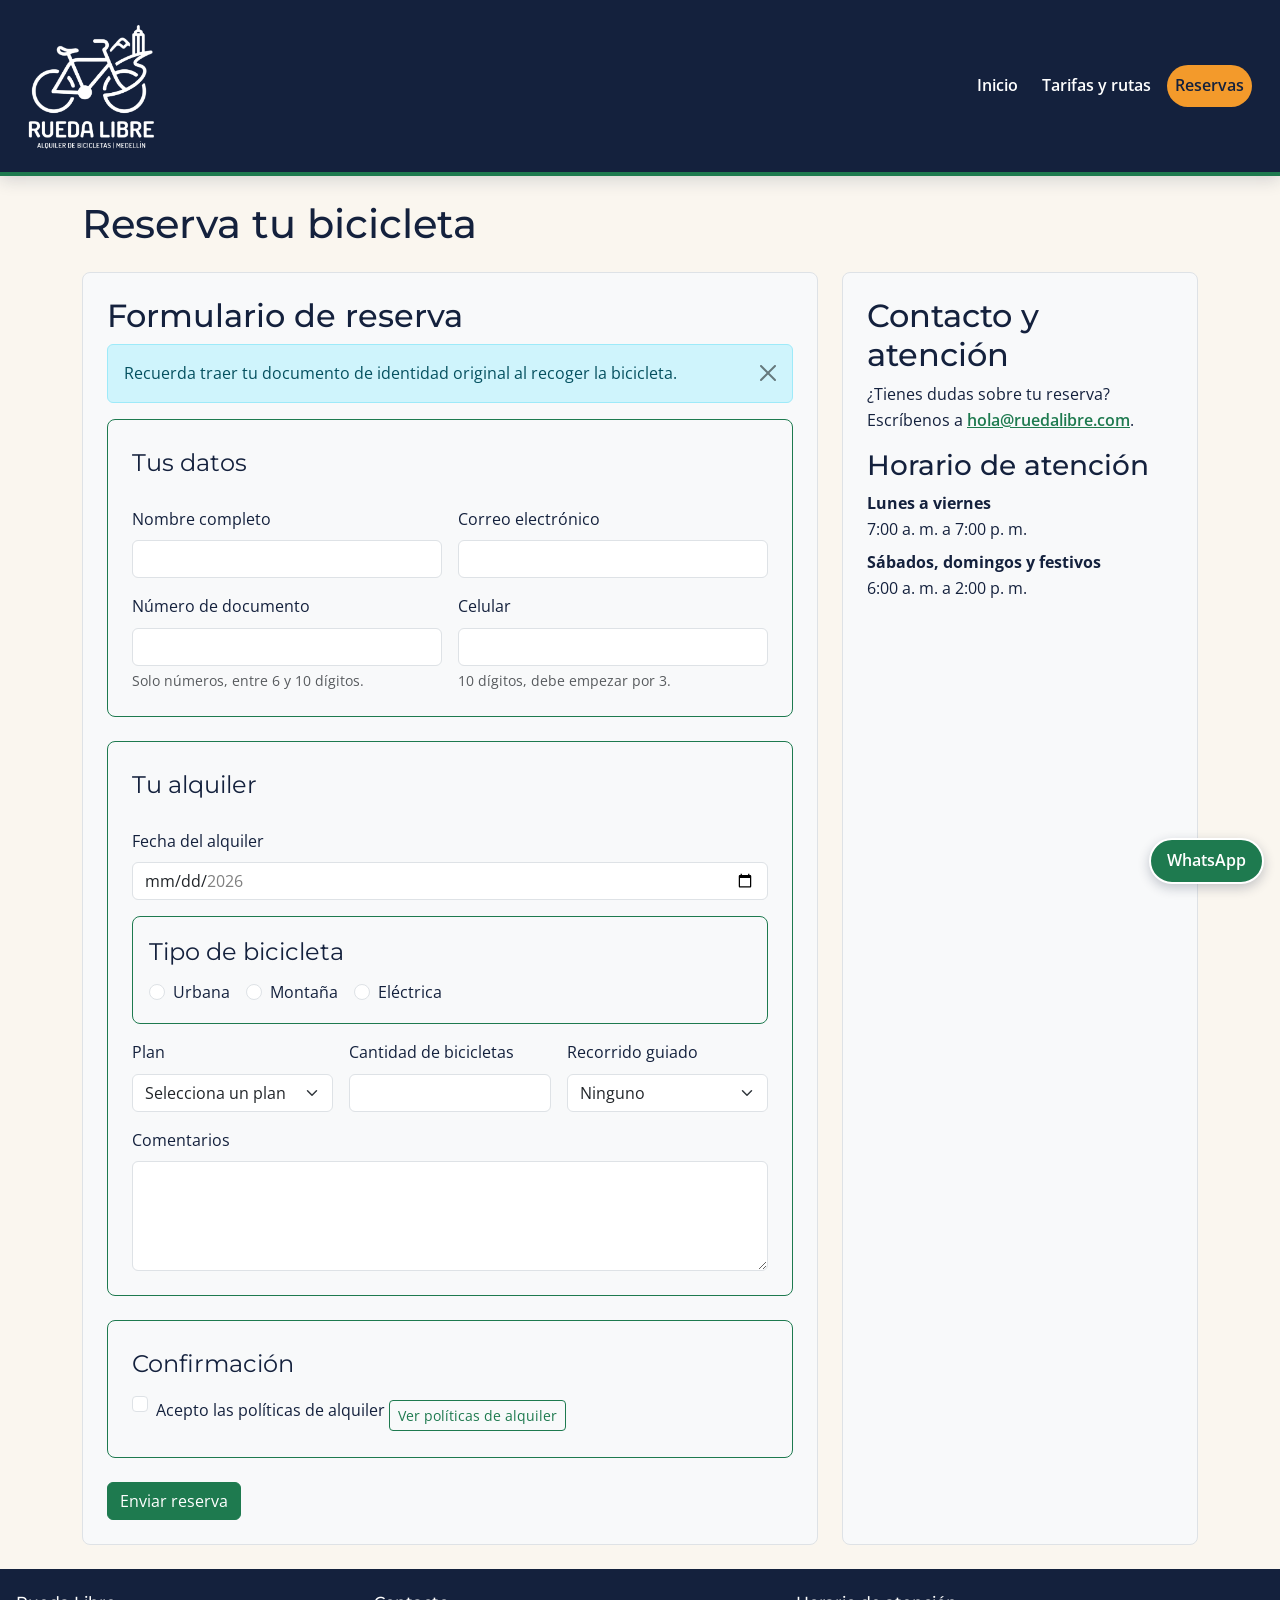
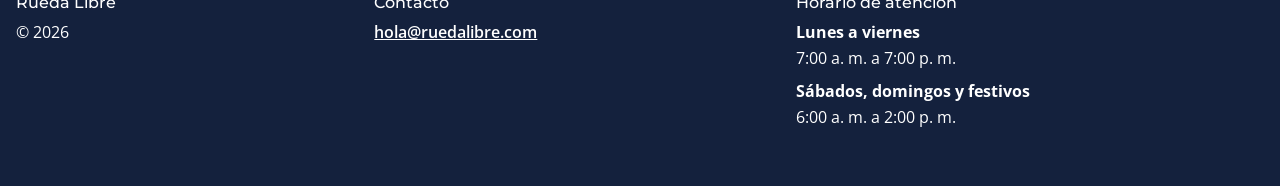
==== commit 8f7aeaaa: "mejorar navegación, portada y reservas" ====
--- a/paginas/reservas.html
+++ b/paginas/reservas.html
@@ -12,16 +12,23 @@
     <link rel="stylesheet" href="../css/styles.css">
 </head>
 <body>
-    <header class="d-flex flex-column flex-md-row align-items-center justify-content-md-between gap-2 gap-md-4 px-3 py-3">
-        <a class="site-brand d-inline-flex align-items-center flex-shrink-0" href="../index.html">
-            <img class="d-block" src="../img/logo.png" alt="Rueda Libre, alquiler de bicicletas en Medellín">
-        </a>
-        <nav class="site-nav" aria-label="Navegación principal">
-            <ul id="menu" class="d-flex flex-wrap align-items-center justify-content-center justify-content-md-end gap-2 list-unstyled m-0 p-0">
-                <li><a class="d-inline-block px-2 py-2 px-md-3" href="../index.html">Inicio</a></li>
-                <li><a class="d-inline-block px-2 py-2 px-md-3" href="tarifas.html#tarifas">Tarifas y rutas</a></li>
-                <li><a class="activo d-inline-block px-2 py-2 px-md-3" href="reservas.html" aria-current="page">Reservas</a></li>
-            </ul>
+    <header class="site-header">
+        <nav class="navbar navbar-expand-lg navbar-dark px-3 py-3" aria-label="Navegación principal">
+            <div class="container-fluid">
+                <a class="site-brand navbar-brand d-inline-flex align-items-center flex-shrink-0" href="../index.html">
+                    <img class="d-block" src="../img/logo.png" alt="Rueda Libre, alquiler de bicicletas en Medellín">
+                </a>
+                <button class="navbar-toggler" type="button" data-bs-toggle="collapse" data-bs-target="#mainNavbar" aria-controls="mainNavbar" aria-expanded="false" aria-label="Abrir o cerrar menú de navegación">
+                    <span class="navbar-toggler-icon"></span>
+                </button>
+                <div class="site-nav collapse navbar-collapse" id="mainNavbar">
+                    <ul class="navbar-nav ms-auto gap-lg-2">
+                        <li class="nav-item"><a class="nav-link" href="../index.html">Inicio</a></li>
+                        <li class="nav-item"><a class="nav-link" href="tarifas.html#tarifas">Tarifas y rutas</a></li>
+                        <li class="nav-item"><a class="nav-link active" href="reservas.html" aria-current="page">Reservas</a></li>
+                    </ul>
+                </div>
+            </div>
         </nav>
     </header>
 
@@ -32,27 +39,35 @@
         <section class="col-12 col-md-8 mb-0" aria-labelledby="titulo-formulario">
           <div class="rounded-3 border bg-light p-3 p-md-4">
             <h2 id="titulo-formulario">Formulario de reserva</h2>
-            <form action="reservas.html" method="post">
+            <div class="alert alert-info alert-dismissible fade show" role="alert">
+              Recuerda traer tu documento de identidad original al recoger la bicicleta.
+              <button type="button" class="btn-close" data-bs-dismiss="alert" aria-label="Cerrar aviso"></button>
+            </div>
+            <form class="needs-validation" action="reservas.html" method="post" novalidate>
                 <fieldset class="mb-4 rounded-3 p-3 p-md-4">
                     <legend>Tus datos</legend>
                     <div class="row g-3">
                       <div class="col-12 col-md-6">
                         <label class="form-label" for="nombre-completo">Nombre completo</label>
-                        <input class="form-control" type="text" id="nombre-completo" name="nombre_completo" autocomplete="name" minlength="3" required>
+                        <input class="form-control" type="text" id="nombre-completo" name="nombre_completo" autocomplete="name" minlength="3" aria-describedby="error-nombre-completo" required>
+                        <div class="invalid-feedback" id="error-nombre-completo">Escribe tu nombre completo con al menos 3 caracteres.</div>
                       </div>
                       <div class="col-12 col-md-6">
                         <label class="form-label" for="correo">Correo electrónico</label>
-                        <input class="form-control" type="email" id="correo" name="correo" autocomplete="email" required>
+                        <input class="form-control" type="email" id="correo" name="correo" autocomplete="email" aria-describedby="error-correo" required>
+                        <div class="invalid-feedback" id="error-correo">Escribe un correo electrónico válido, por ejemplo nombre@dominio.com.</div>
                       </div>
                       <div class="col-12 col-md-6">
                         <label class="form-label" for="documento">Número de documento</label>
-                        <input class="form-control" type="text" id="documento" name="documento" autocomplete="off" pattern="[0-9]{6,10}" title="Ingresa solo números: entre 6 y 10 dígitos." aria-describedby="ayuda-documento" required>
-                        <small id="ayuda-documento">Solo números, entre 6 y 10 dígitos.</small>
+                        <input class="form-control" type="text" id="documento" name="documento" autocomplete="off" pattern="[0-9]{6,10}" title="Ingresa solo números: entre 6 y 10 dígitos." aria-describedby="ayuda-documento error-documento" required>
+                        <div class="form-text" id="ayuda-documento">Solo números, entre 6 y 10 dígitos.</div>
+                        <div class="invalid-feedback" id="error-documento">Ingresa tu documento usando únicamente entre 6 y 10 números.</div>
                       </div>
                       <div class="col-12 col-md-6">
                         <label class="form-label" for="celular">Celular</label>
-                        <input class="form-control" type="tel" id="celular" name="celular" autocomplete="tel" pattern="3[0-9]{9}" title="Ingresa 10 dígitos y comienza por 3." aria-describedby="ayuda-celular" required>
-                        <small id="ayuda-celular">10 dígitos, debe empezar por 3.</small>
+                        <input class="form-control" type="tel" id="celular" name="celular" autocomplete="tel" pattern="3[0-9]{9}" title="Ingresa 10 dígitos y comienza por 3." aria-describedby="ayuda-celular error-celular" required>
+                        <div class="form-text" id="ayuda-celular">10 dígitos, debe empezar por 3.</div>
+                        <div class="invalid-feedback" id="error-celular">Ingresa un celular de 10 dígitos que comience por 3.</div>
                       </div>
                     </div>
                 </fieldset>
@@ -62,15 +77,17 @@
                     <div class="row g-3">
                       <div class="col-12">
                         <label class="form-label" for="fecha-alquiler">Fecha del alquiler</label>
-                        <input class="form-control" type="date" id="fecha-alquiler" name="fecha_alquiler" min="2026-11-01" max="2026-12-31" required>
+                        <input class="form-control" type="date" id="fecha-alquiler" name="fecha_alquiler" min="2026-11-01" max="2026-12-31" aria-describedby="error-fecha-alquiler" required>
+                        <div class="invalid-feedback" id="error-fecha-alquiler">Selecciona una fecha entre el 1 de noviembre y el 31 de diciembre de 2026.</div>
                       </div>
                       <div class="col-12">
-                       <fieldset class="rounded-3 p-3">
+                       <fieldset class="rounded-3 p-3" aria-describedby="error-tipo-bicicleta">
                         <legend>Tipo de bicicleta</legend>
                         <div class="d-flex flex-wrap gap-3">
                           <div class="form-check">
-                            <input class="form-check-input" type="radio" id="bicicleta-urbana" name="tipo_bicicleta" value="urbana" required>
+                            <input class="form-check-input" type="radio" id="bicicleta-urbana" name="tipo_bicicleta" value="urbana" aria-describedby="error-tipo-bicicleta" required>
                             <label class="form-check-label" for="bicicleta-urbana">Urbana</label>
+                            <div class="invalid-feedback" id="error-tipo-bicicleta">Selecciona el tipo de bicicleta que quieres alquilar.</div>
                           </div>
                           <div class="form-check">
                             <input class="form-check-input" type="radio" id="bicicleta-montana" name="tipo_bicicleta" value="montana">
@@ -85,16 +102,18 @@
                       </div>
                       <div class="col-12 col-md-6 col-lg-4">
                         <label class="form-label" for="plan">Plan</label>
-                        <select class="form-select" id="plan" name="plan" required>
+                        <select class="form-select" id="plan" name="plan" aria-describedby="error-plan" required>
                           <option value="">Selecciona un plan</option>
                           <option value="1-hora">1 hora</option>
                           <option value="medio-dia">Medio día</option>
                           <option value="dia-completo">Día completo</option>
                         </select>
+                        <div class="invalid-feedback" id="error-plan">Selecciona uno de los planes disponibles.</div>
                       </div>
                       <div class="col-12 col-md-6 col-lg-4">
                         <label class="form-label" for="cantidad">Cantidad de bicicletas</label>
-                        <input class="form-control" type="number" id="cantidad" name="cantidad" min="1" max="6" step="1" required>
+                        <input class="form-control" type="number" id="cantidad" name="cantidad" min="1" max="6" step="1" aria-describedby="error-cantidad" required>
+                        <div class="invalid-feedback" id="error-cantidad">Indica una cantidad entera entre 1 y 6 bicicletas.</div>
                       </div>
                       <div class="col-12 col-md-6 col-lg-4">
                         <label class="form-label" for="recorrido">Recorrido guiado</label>
@@ -115,12 +134,14 @@
                 <fieldset class="mb-4 rounded-3 p-3 p-md-4">
                     <legend>Confirmación</legend>
                     <div class="form-check">
-                      <input class="form-check-input" type="checkbox" id="acepta-politicas" name="acepta_politicas" value="si" required>
+                      <input class="form-check-input" type="checkbox" id="acepta-politicas" name="acepta_politicas" value="si" aria-describedby="error-acepta-politicas" required>
                       <label class="form-check-label" for="acepta-politicas">Acepto las políticas de alquiler</label>
+                      <div class="invalid-feedback" id="error-acepta-politicas">Lee las políticas y marca la casilla para confirmar tu aceptación.</div>
+                      <button class="btn btn-outline-success btn-sm mt-2" type="button" data-bs-toggle="modal" data-bs-target="#politicasModal">Ver políticas de alquiler</button>
                     </div>
                 </fieldset>
 
-                <button class="border-0 rounded-3 bg-brand-green px-4 py-2 fw-semibold text-white" type="submit">Enviar reserva</button>
+                <button class="btn btn-success" type="submit">Enviar reserva</button>
             </form>
           </div>
         </section>
@@ -141,6 +162,29 @@
       </div>
     </main>
 
+    <div class="modal fade" id="politicasModal" tabindex="-1" aria-labelledby="politicasModalLabel" aria-hidden="true">
+        <div class="modal-dialog modal-dialog-centered">
+            <div class="modal-content">
+                <div class="modal-header">
+                    <h2 class="modal-title fs-5" id="politicasModalLabel">Políticas de alquiler</h2>
+                    <button type="button" class="btn-close" data-bs-dismiss="modal" aria-label="Cerrar políticas"></button>
+                </div>
+                <div class="modal-body">
+                    <ol class="mb-0">
+                        <li>Presenta tu documento de identidad original al recoger la bicicleta.</li>
+                        <li>Revisa la bicicleta con el asesor antes de salir.</li>
+                        <li>Cada 15 minutos de retraso en la devolución tienen un recargo de $5.000.</li>
+                        <li>Los daños por mal uso se cobran según el costo de la reparación.</li>
+                        <li>Los menores de edad deben estar acompañados por un adulto responsable.</li>
+                    </ol>
+                </div>
+                <div class="modal-footer">
+                    <button type="button" class="btn btn-success" data-bs-dismiss="modal">Entendido</button>
+                </div>
+            </div>
+        </div>
+    </div>
+
     <footer class="d-flex flex-column flex-md-row justify-content-md-between gap-4 px-3 py-4 pb-5">
         <div class="footer-block flex-fill">
             <h2>Rueda Libre</h2>
@@ -162,5 +206,26 @@
     </footer>
     <a class="whatsapp-link position-fixed bottom-0 end-0 m-3 px-3 py-2" href="https://wa.me/573000000000" target="_blank" rel="noopener noreferrer" aria-label="Escríbenos por WhatsApp (se abre en otra pestaña)">WhatsApp</a>
     <script src="https://cdn.jsdelivr.net/npm/bootstrap@5.3.3/dist/js/bootstrap.bundle.min.js" integrity="sha384-YvpcrYf0tY3lHB60NNkmXc5s9fDVZLESaAA55NDzOxhy9GkcIdslK1eN7N6jIeHz" crossorigin="anonymous"></script>
+    <script>
+// Example starter JavaScript for disabling form submissions if there are invalid fields
+(() => {
+  'use strict'
+
+  // Fetch all the forms we want to apply custom Bootstrap validation styles to
+  const forms = document.querySelectorAll('.needs-validation')
+
+  // Loop over them and prevent submission
+  Array.from(forms).forEach(form => {
+    form.addEventListener('submit', event => {
+      if (!form.checkValidity()) {
+        event.preventDefault()
+        event.stopPropagation()
+      }
+
+      form.classList.add('was-validated')
+    }, false)
+  })
+})()
+    </script>
 </body>
 </html>
--- a/css/styles.css
+++ b/css/styles.css
@@ -45,11 +45,15 @@
 }
 
 
-body > header {
+.site-header {
     background-color: var(--color-azul-noche);
     border-bottom: 0.25rem solid var(--color-verde-ruta);
     box-shadow: 0 0.25rem 1rem rgb(20 33 61 / 16%);
     color: #FFFFFF;
+}
+
+.site-header .navbar {
+    background-color: transparent;
 }
 
 .site-brand img {
@@ -64,7 +68,7 @@
     outline-offset: 4px;
 }
 
-.site-nav #menu a {
+.site-nav .nav-link {
     border-radius: 999px;
     color: #FFFFFF;
     font-weight: 600;
@@ -72,26 +76,26 @@
     transition: background-color 160ms ease, color 160ms ease;
 }
 
-.site-nav #menu a:hover {
+.site-nav .nav-link:hover {
     background-color: rgb(255 255 255 / 12%);
     color: #FFFFFF;
     text-decoration: underline;
     text-underline-offset: 0.2em;
 }
 
-.site-nav #menu a:focus-visible {
+.site-nav .nav-link:focus-visible {
     outline: 3px solid var(--color-naranja-pedal);
     outline-offset: 4px;
 }
 
-.site-nav #menu a.activo,
-.site-nav #menu a[aria-current="page"] {
+.site-nav .nav-link.active,
+.site-nav .nav-link[aria-current="page"] {
     background-color: var(--color-naranja-pedal);
     color: var(--color-azul-noche);
 }
 
-.site-nav #menu a.activo:hover,
-.site-nav #menu a[aria-current="page"]:hover {
+.site-nav .nav-link.active:hover,
+.site-nav .nav-link[aria-current="page"]:hover {
     background-color: #FFFFFF;
     color: var(--color-azul-noche);
 }
@@ -113,6 +117,24 @@
 button {
     cursor: pointer;
     font-weight: 600;
+}
+
+.btn-success {
+    --bs-btn-bg: var(--color-verde-ruta);
+    --bs-btn-border-color: var(--color-verde-ruta);
+    --bs-btn-hover-bg: var(--color-azul-noche);
+    --bs-btn-hover-border-color: var(--color-azul-noche);
+    --bs-btn-active-bg: var(--color-azul-noche);
+    --bs-btn-active-border-color: var(--color-azul-noche);
+}
+
+.btn-outline-success {
+    --bs-btn-color: var(--color-verde-ruta);
+    --bs-btn-border-color: var(--color-verde-ruta);
+    --bs-btn-hover-bg: var(--color-verde-ruta);
+    --bs-btn-hover-border-color: var(--color-verde-ruta);
+    --bs-btn-active-bg: var(--color-verde-ruta);
+    --bs-btn-active-border-color: var(--color-verde-ruta);
 }
 
 a:focus-visible,
@@ -140,7 +162,6 @@
     color: #FFFFFF !important;
 }
 
-figcaption,
 small {
     color: var(--color-gris-asfalto);
 }
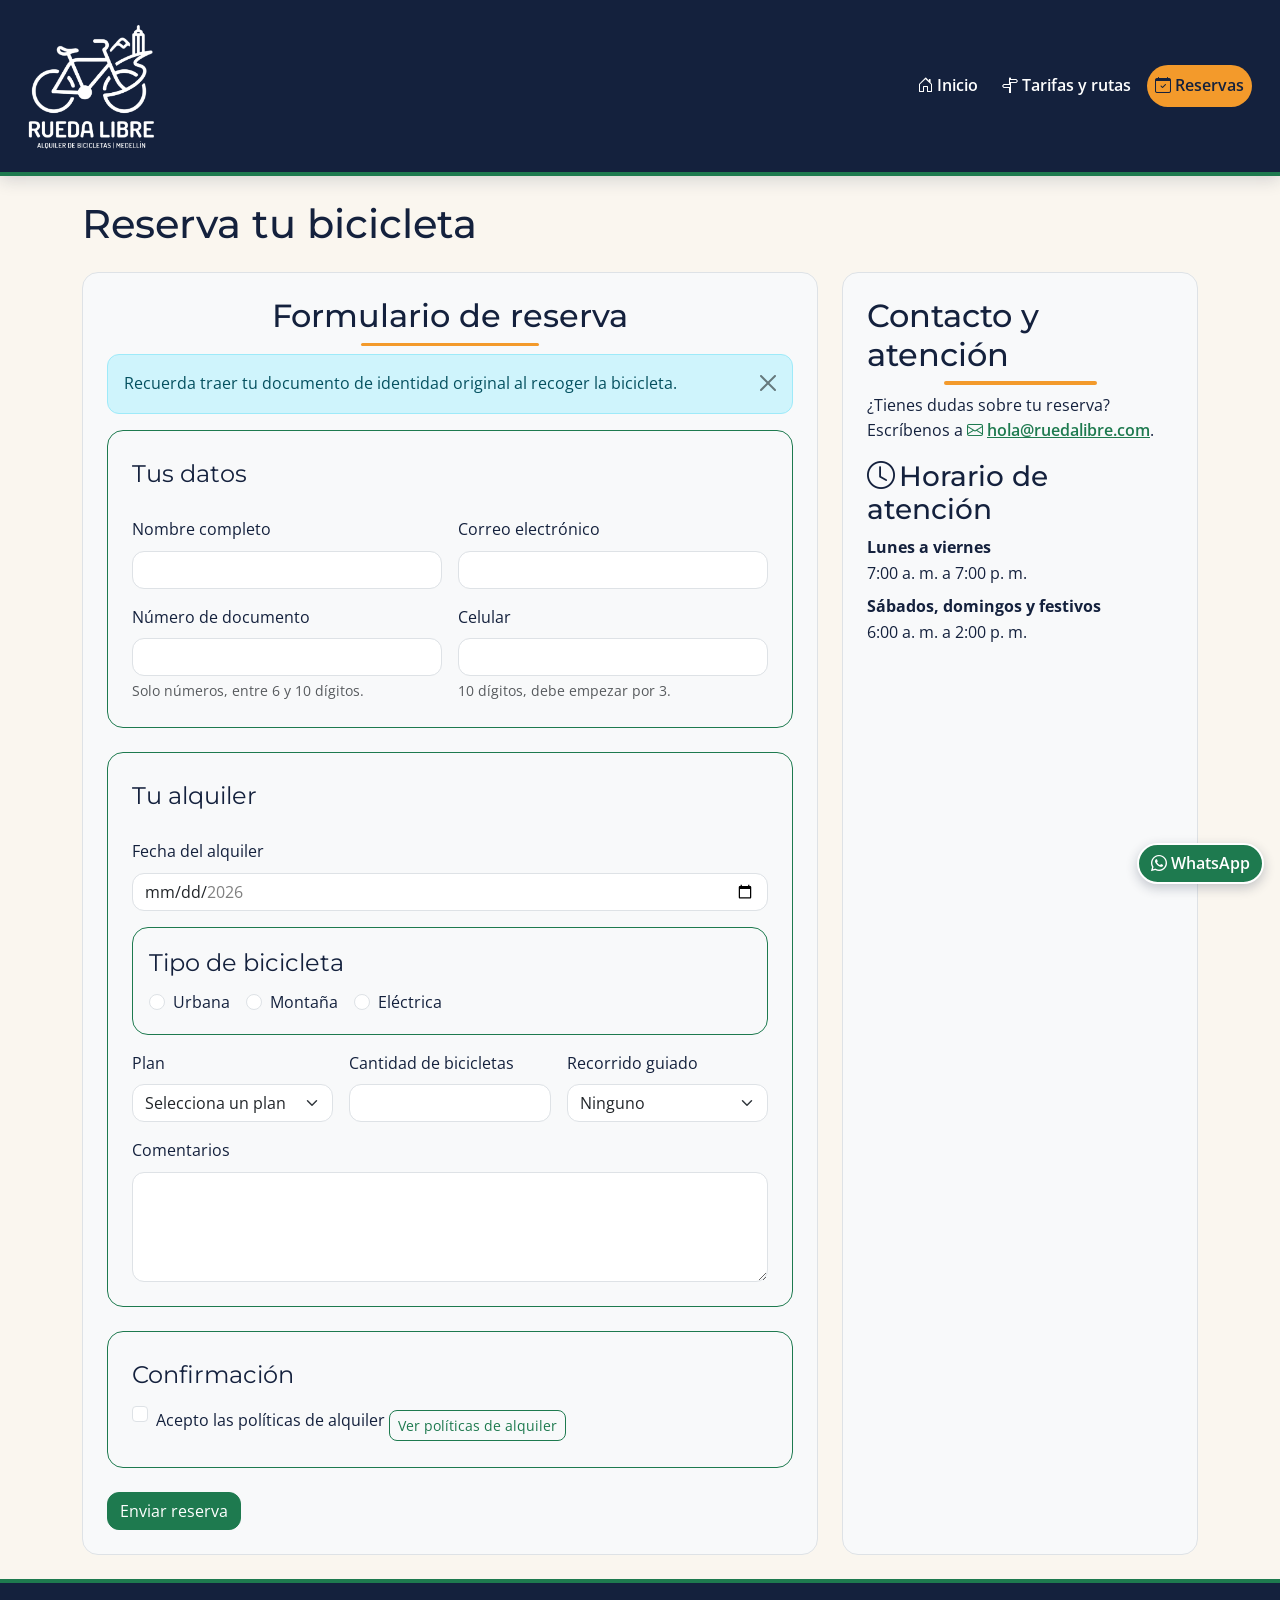
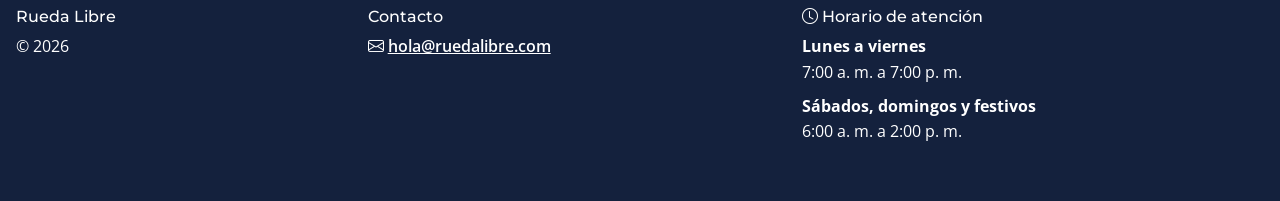
==== commit e47e3c6c: "feat: personaliza identidad visual v2.0 Configura variables de marca para Bootstrap, agrega estilos " ====
--- a/paginas/reservas.html
+++ b/paginas/reservas.html
@@ -9,6 +9,7 @@
     <link rel="preconnect" href="https://fonts.gstatic.com" crossorigin>
     <link href="https://fonts.googleapis.com/css2?family=Montserrat:wght@700&family=Open+Sans:wght@400;600&display=swap" rel="stylesheet">
     <link href="https://cdn.jsdelivr.net/npm/bootstrap@5.3.3/dist/css/bootstrap.min.css" rel="stylesheet" integrity="sha384-QWTKZyjpPEjISv5WaRU9OFeRpok6YctnYmDr5pNlyT2bRjXh0JMhjY6hW+ALEwIH" crossorigin="anonymous">
+    <link href="https://cdn.jsdelivr.net/npm/bootstrap-icons@1.11.3/font/bootstrap-icons.min.css" rel="stylesheet">
     <link rel="stylesheet" href="../css/styles.css">
 </head>
 <body>
@@ -23,9 +24,9 @@
                 </button>
                 <div class="site-nav collapse navbar-collapse" id="mainNavbar">
                     <ul class="navbar-nav ms-auto gap-lg-2">
-                        <li class="nav-item"><a class="nav-link" href="../index.html">Inicio</a></li>
-                        <li class="nav-item"><a class="nav-link" href="tarifas.html#tarifas">Tarifas y rutas</a></li>
-                        <li class="nav-item"><a class="nav-link active" href="reservas.html" aria-current="page">Reservas</a></li>
+                        <li class="nav-item"><a class="nav-link" href="../index.html"><i class="bi bi-house-door me-1" aria-hidden="true"></i>Inicio</a></li>
+                        <li class="nav-item"><a class="nav-link" href="tarifas.html#tarifas"><i class="bi bi-signpost-split me-1" aria-hidden="true"></i>Tarifas y rutas</a></li>
+                        <li class="nav-item"><a class="nav-link active" href="reservas.html" aria-current="page"><i class="bi bi-calendar-check me-1" aria-hidden="true"></i>Reservas</a></li>
                     </ul>
                 </div>
             </div>
@@ -38,7 +39,7 @@
 
         <section class="col-12 col-md-8 mb-0" aria-labelledby="titulo-formulario">
           <div class="rounded-3 border bg-light p-3 p-md-4">
-            <h2 id="titulo-formulario">Formulario de reserva</h2>
+            <h2 id="titulo-formulario" class="section-title">Formulario de reserva</h2>
             <div class="alert alert-info alert-dismissible fade show" role="alert">
               Recuerda traer tu documento de identidad original al recoger la bicicleta.
               <button type="button" class="btn-close" data-bs-dismiss="alert" aria-label="Cerrar aviso"></button>
@@ -137,20 +138,20 @@
                       <input class="form-check-input" type="checkbox" id="acepta-politicas" name="acepta_politicas" value="si" aria-describedby="error-acepta-politicas" required>
                       <label class="form-check-label" for="acepta-politicas">Acepto las políticas de alquiler</label>
                       <div class="invalid-feedback" id="error-acepta-politicas">Lee las políticas y marca la casilla para confirmar tu aceptación.</div>
-                      <button class="btn btn-outline-success btn-sm mt-2" type="button" data-bs-toggle="modal" data-bs-target="#politicasModal">Ver políticas de alquiler</button>
+                      <button class="btn btn-outline-primary btn-sm mt-2" type="button" data-bs-toggle="modal" data-bs-target="#politicasModal">Ver políticas de alquiler</button>
                     </div>
                 </fieldset>
 
-                <button class="btn btn-success" type="submit">Enviar reserva</button>
+                <button class="btn btn-primary" type="submit">Enviar reserva</button>
             </form>
           </div>
         </section>
 
         <aside class="col-12 col-md-4 mb-0" aria-labelledby="titulo-contacto">
           <div class="h-100 rounded-3 border bg-light p-3 p-md-4">
-            <h2 id="titulo-contacto">Contacto y atención</h2>
-            <p>¿Tienes dudas sobre tu reserva? Escríbenos a <a href="mailto:hola@ruedalibre.com">hola@ruedalibre.com</a>.</p>
-            <h3 id="titulo-horarios">Horario de atención</h3>
+            <h2 id="titulo-contacto" class="section-title">Contacto y atención</h2>
+            <p>¿Tienes dudas sobre tu reserva? Escríbenos a <a href="mailto:hola@ruedalibre.com"><i class="bi bi-envelope me-1" aria-hidden="true"></i>hola@ruedalibre.com</a>.</p>
+            <h3 id="titulo-horarios"><i class="bi bi-clock me-1" aria-hidden="true"></i>Horario de atención</h3>
             <dl aria-labelledby="titulo-horarios">
                 <dt>Lunes a viernes</dt>
                 <dd>7:00 a. m. a 7:00 p. m.</dd>
@@ -179,23 +180,23 @@
                     </ol>
                 </div>
                 <div class="modal-footer">
-                    <button type="button" class="btn btn-success" data-bs-dismiss="modal">Entendido</button>
+                    <button type="button" class="btn btn-primary" data-bs-dismiss="modal">Entendido</button>
                 </div>
             </div>
         </div>
     </div>
 
-    <footer class="d-flex flex-column flex-md-row justify-content-md-between gap-4 px-3 py-4 pb-5">
+    <footer class="site-footer d-flex flex-column flex-md-row justify-content-md-between gap-4 px-3 py-4 pb-5">
         <div class="footer-block flex-fill">
             <h2>Rueda Libre</h2>
             <p class="mb-0">&copy; 2026</p>
         </div>
         <div class="footer-block flex-fill">
             <h2>Contacto</h2>
-            <p class="mb-0"><a href="mailto:hola@ruedalibre.com">hola@ruedalibre.com</a></p>
+            <p class="mb-0"><a href="mailto:hola@ruedalibre.com"><i class="bi bi-envelope me-1" aria-hidden="true"></i>hola@ruedalibre.com</a></p>
         </div>
         <div class="footer-block flex-fill">
-            <h2>Horario de atención</h2>
+            <h2><i class="bi bi-clock me-1" aria-hidden="true"></i>Horario de atención</h2>
             <dl class="mb-0">
                 <dt>Lunes a viernes</dt>
                 <dd>7:00 a. m. a 7:00 p. m.</dd>
@@ -204,7 +205,7 @@
             </dl>
         </div>
     </footer>
-    <a class="whatsapp-link position-fixed bottom-0 end-0 m-3 px-3 py-2" href="https://wa.me/573000000000" target="_blank" rel="noopener noreferrer" aria-label="Escríbenos por WhatsApp (se abre en otra pestaña)">WhatsApp</a>
+    <a class="whatsapp-link btn btn-primary position-fixed bottom-0 end-0 m-3" href="https://wa.me/573000000000" target="_blank" rel="noopener noreferrer" aria-label="Escríbenos por WhatsApp (se abre en otra pestaña)"><i class="bi bi-whatsapp me-1" aria-hidden="true"></i>WhatsApp</a>
     <script src="https://cdn.jsdelivr.net/npm/bootstrap@5.3.3/dist/js/bootstrap.bundle.min.js" integrity="sha384-YvpcrYf0tY3lHB60NNkmXc5s9fDVZLESaAA55NDzOxhy9GkcIdslK1eN7N6jIeHz" crossorigin="anonymous"></script>
     <script>
 // Example starter JavaScript for disabling form submissions if there are invalid fields
--- a/css/styles.css
+++ b/css/styles.css
@@ -6,29 +6,39 @@
     --color-gris-asfalto: #5B6470;
     --font-heading: "Montserrat", Arial, sans-serif;
     --font-body: "Open Sans", Arial, sans-serif;
+    --bs-primary: #1E7A4F;
+    --bs-primary-rgb: 30, 122, 79;
+    --bs-body-font-family: var(--font-body);
+    --bs-link-color: #1E7A4F;
+    --bs-link-color-rgb: 30, 122, 79;
+    --bs-link-hover-color: #14213D;
+    --bs-link-hover-color-rgb: 20, 33, 61;
+    --bs-border-radius: 0.75rem;
+    --bs-border-radius-sm: 0.5rem;
+    --bs-border-radius-lg: 1rem;
 }
 
 .bg-brand-green {
-    background-color: var(--color-verde-ruta) !important;
+    background-color: var(--color-verde-ruta);
 }
 
 .bg-brand-orange {
-    background-color: var(--color-naranja-pedal) !important;
+    background-color: var(--color-naranja-pedal);
 }
 
 .text-brand-navy {
-    color: var(--color-azul-noche) !important;
+    color: var(--color-azul-noche);
 }
 
 .text-brand-gray {
-    color: var(--color-gris-asfalto) !important;
+    color: var(--color-gris-asfalto);
 }
 
 
 body {
     background-color: var(--color-crema);
     color: var(--color-azul-noche);
-    font-family: var(--font-body);
+    font-family: var(--bs-body-font-family);
     font-size: 1rem;
     line-height: 1.6;
 }
@@ -100,6 +110,43 @@
     color: var(--color-azul-noche);
 }
 
+.home-hero {
+    background: linear-gradient(135deg, #FFFFFF 0%, var(--color-crema) 100%);
+    border: 1px solid rgb(var(--bs-primary-rgb) / 14%);
+    border-radius: var(--bs-border-radius-lg);
+    padding: clamp(1rem, 4vw, 2rem);
+}
+
+.section-title {
+    display: table;
+    margin-inline: auto;
+    padding-bottom: 0.65rem;
+    position: relative;
+}
+
+.section-title::after {
+    background-color: var(--color-naranja-pedal);
+    border-radius: 999px;
+    bottom: 0;
+    content: "";
+    height: 0.2rem;
+    left: 25%;
+    position: absolute;
+    width: 50%;
+}
+
+.site-footer {
+    background-color: var(--color-azul-noche);
+    border-top: 0.25rem solid var(--color-verde-ruta);
+    color: #FFFFFF;
+}
+
+.benefit-icon {
+    color: var(--color-verde-ruta);
+    font-size: 1.5rem;
+    margin-right: 0.35rem;
+}
+
 p,
 li {
     max-width: 68ch;
@@ -119,20 +166,39 @@
     font-weight: 600;
 }
 
-.btn-success {
+.btn-primary {
+    --bs-btn-color: #FFFFFF;
     --bs-btn-bg: var(--color-verde-ruta);
     --bs-btn-border-color: var(--color-verde-ruta);
+    --bs-btn-hover-color: #FFFFFF;
     --bs-btn-hover-bg: var(--color-azul-noche);
     --bs-btn-hover-border-color: var(--color-azul-noche);
+    --bs-btn-focus-shadow-rgb: var(--bs-primary-rgb);
+    --bs-btn-active-color: #FFFFFF;
     --bs-btn-active-bg: var(--color-azul-noche);
     --bs-btn-active-border-color: var(--color-azul-noche);
-}
-
-.btn-outline-success {
+    --bs-btn-disabled-color: #FFFFFF;
+}
+
+.btn-brand-orange {
+    --bs-btn-color: var(--color-azul-noche);
+    --bs-btn-bg: var(--color-naranja-pedal);
+    --bs-btn-border-color: var(--color-naranja-pedal);
+    --bs-btn-hover-color: var(--color-azul-noche);
+    --bs-btn-hover-bg: #E58A1D;
+    --bs-btn-hover-border-color: #E58A1D;
+    --bs-btn-focus-shadow-rgb: 243, 154, 43;
+    --bs-btn-active-color: var(--color-azul-noche);
+    --bs-btn-active-bg: #D87912;
+    --bs-btn-active-border-color: #D87912;
+}
+
+.btn-outline-primary {
     --bs-btn-color: var(--color-verde-ruta);
     --bs-btn-border-color: var(--color-verde-ruta);
     --bs-btn-hover-bg: var(--color-verde-ruta);
     --bs-btn-hover-border-color: var(--color-verde-ruta);
+    --bs-btn-focus-shadow-rgb: var(--bs-primary-rgb);
     --bs-btn-active-bg: var(--color-verde-ruta);
     --bs-btn-active-border-color: var(--color-verde-ruta);
 }
@@ -158,8 +224,8 @@
 }
 
 .bg-brand-green:hover {
-    background-color: var(--color-azul-noche) !important;
-    color: #FFFFFF !important;
+    background-color: var(--color-azul-noche);
+    color: #FFFFFF;
 }
 
 small {
@@ -226,21 +292,16 @@
     font-family: var(--font-heading);
 }
 
-footer {
-    background-color: var(--color-azul-noche);
-    color: #FFFFFF;
-}
-
 .footer-block h2 {
     color: #FFFFFF;
     font-size: 1rem;
 }
 
-footer a {
-    color: #FFFFFF;
-}
-
-footer a:hover {
+.site-footer a {
+    color: #FFFFFF;
+}
+
+.site-footer a:hover {
     color: var(--color-naranja-pedal);
 }
 
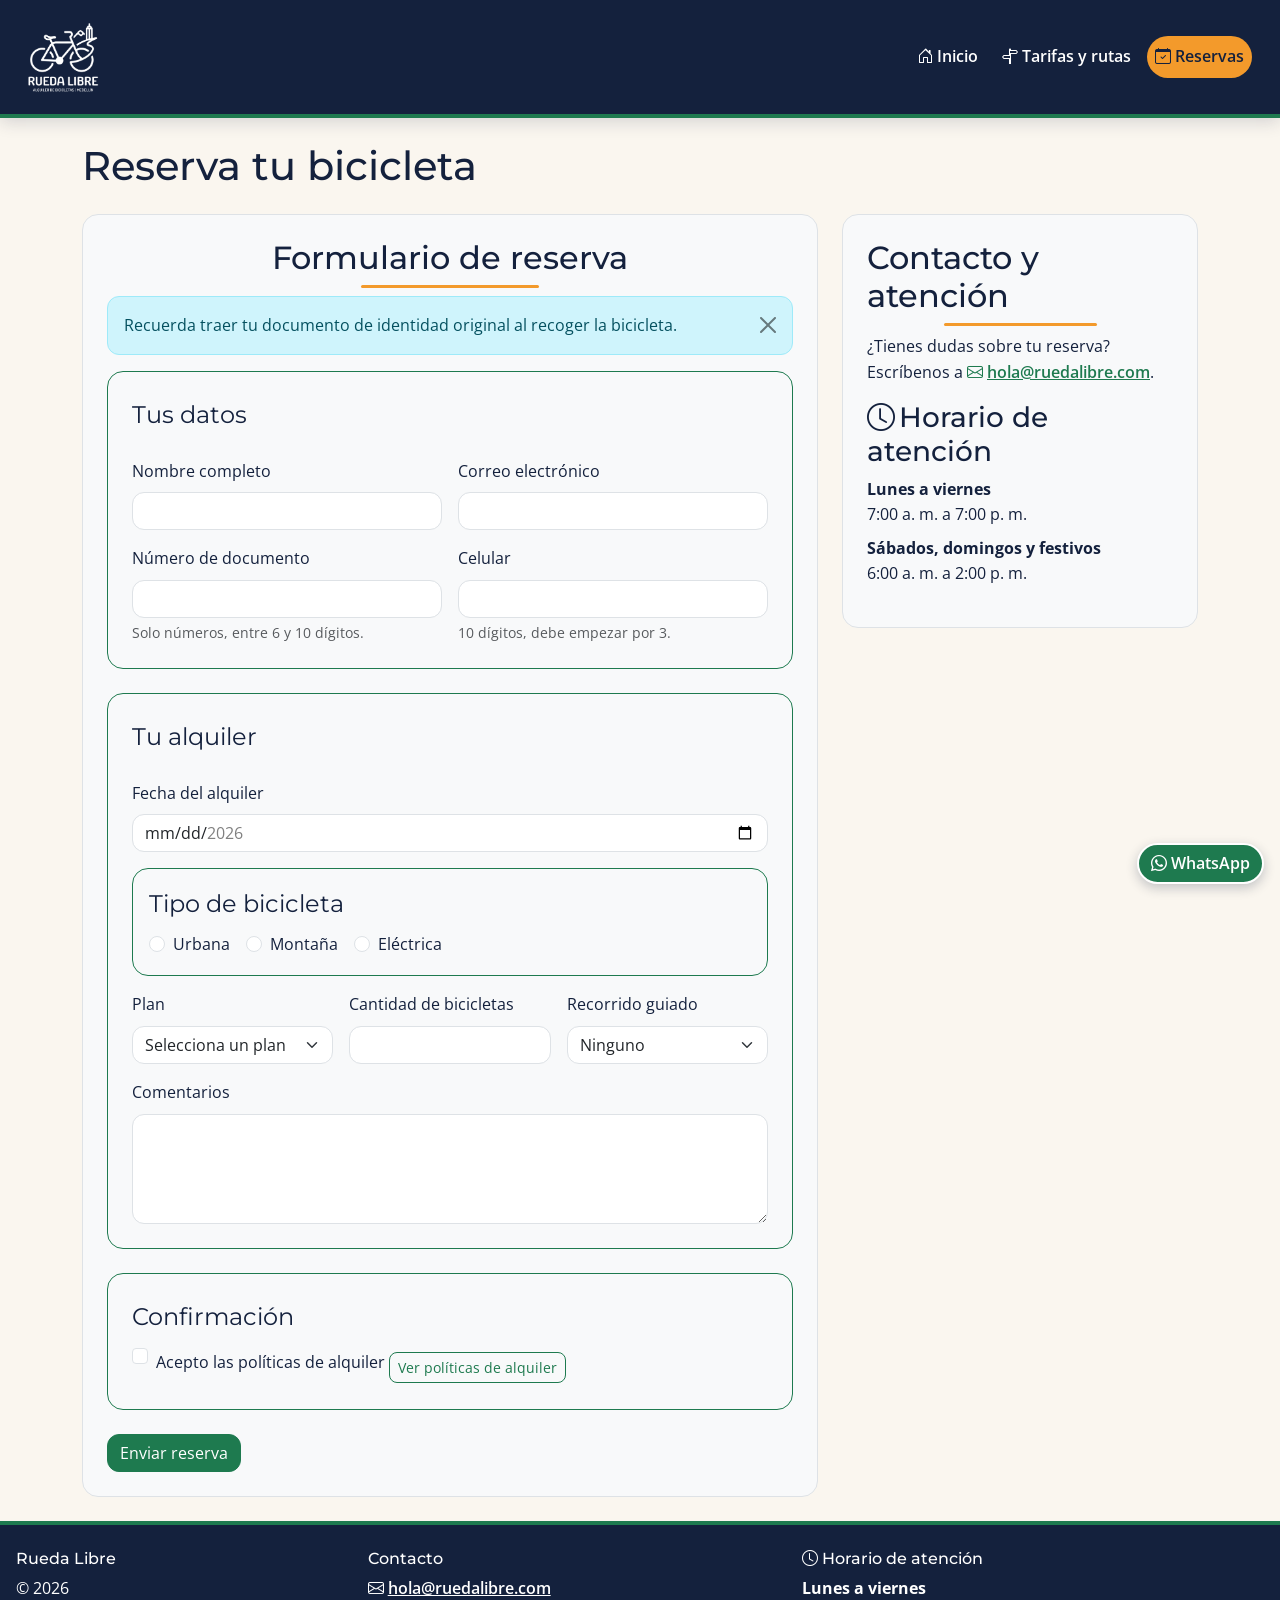
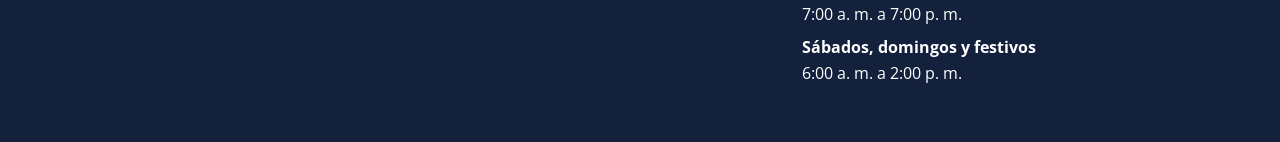
==== commit 3ad5e946: "feat: mejoras bootstrap" ====
--- a/paginas/reservas.html
+++ b/paginas/reservas.html
@@ -148,7 +148,7 @@
         </section>
 
         <aside class="col-12 col-md-4 mb-0" aria-labelledby="titulo-contacto">
-          <div class="h-100 rounded-3 border bg-light p-3 p-md-4">
+          <div class="rounded-3 border bg-light p-3 p-md-4">
             <h2 id="titulo-contacto" class="section-title">Contacto y atención</h2>
             <p>¿Tienes dudas sobre tu reserva? Escríbenos a <a href="mailto:hola@ruedalibre.com"><i class="bi bi-envelope me-1" aria-hidden="true"></i>hola@ruedalibre.com</a>.</p>
             <h3 id="titulo-horarios"><i class="bi bi-clock me-1" aria-hidden="true"></i>Horario de atención</h3>
--- a/css/styles.css
+++ b/css/styles.css
@@ -68,9 +68,10 @@
 
 .site-brand img {
     filter: brightness(0) invert(1);
-    height: auto;
-    max-width: 6rem;
-    width: 100%;
+    height: 3.5rem;
+    max-width: 100%;
+    object-fit: contain;
+    width: auto;
 }
 
 .site-brand:focus-visible {
@@ -108,6 +109,26 @@
 .site-nav .nav-link[aria-current="page"]:hover {
     background-color: #FFFFFF;
     color: var(--color-azul-noche);
+}
+
+@media (max-width: 991.98px) {
+    .site-nav .navbar-nav {
+        align-items: flex-start;
+    }
+
+    .site-nav .nav-link {
+        display: inline-flex;
+        width: fit-content;
+    }
+
+    .site-nav .nav-link.active,
+    .site-nav .nav-link[aria-current="page"] {
+        background-color: var(--color-naranja-pedal);
+        border: 0;
+        border-radius: 999px;
+        color: var(--color-azul-noche);
+        font-weight: 700;
+    }
 }
 
 .home-hero {
@@ -145,6 +166,31 @@
     color: var(--color-verde-ruta);
     font-size: 1.5rem;
     margin-right: 0.35rem;
+}
+
+.service-card {
+    background-color: #FFFFFF;
+    border-color: rgb(var(--bs-primary-rgb) / 14%);
+    border-radius: var(--bs-border-radius-lg);
+    box-shadow: 0 0.25rem 1rem rgb(20 33 61 / 8%);
+    transition: box-shadow 160ms ease, transform 160ms ease;
+}
+
+.service-card:hover {
+    box-shadow: 0 0.5rem 1.25rem rgb(20 33 61 / 14%);
+    transform: translateY(-0.15rem);
+}
+
+.service-icon {
+    align-items: center;
+    background-color: rgb(var(--bs-primary-rgb) / 10%);
+    border-radius: 0.875rem;
+    color: var(--color-verde-ruta);
+    display: inline-flex;
+    font-size: 1.5rem;
+    height: 3rem;
+    justify-content: center;
+    width: 3rem;
 }
 
 p,
@@ -232,56 +278,72 @@
     color: var(--color-gris-asfalto);
 }
 
-/* Table styles still used by tarifas.html. */
-table {
-    border-collapse: collapse;
+.pricing-table {
+    --bs-table-bg: #FFFFFF;
+    --bs-table-color: var(--color-azul-noche);
+    --bs-table-border-color: rgb(20 33 61 / 12%);
+    --bs-table-striped-bg: rgb(30 122 79 / 6%);
+    --bs-table-striped-color: var(--color-azul-noche);
+    --bs-table-hover-bg: rgb(30 122 79 / 11%);
+    --bs-table-hover-color: var(--color-azul-noche);
     table-layout: fixed;
-    width: 100%;
-}
-
-caption {
-    font-weight: 600;
-    margin-bottom: 0.5rem;
-    text-align: left;
-    overflow-wrap: anywhere;
-}
-
-th,
-td {
-    border: 1px solid var(--color-gris-asfalto);
-    font-size: 0.75rem;
-    overflow-wrap: normal;
-    padding: 0.25rem;
-    text-align: left;
-}
-
-#recorridos-guiados table th:first-child {
-    width: 22%;
-}
-
-#recorridos-guiados table th:nth-child(2) {
-    width: 19%;
-}
-
-#recorridos-guiados table th:nth-child(3) {
-    width: 20%;
-}
-
-#recorridos-guiados table th:nth-child(4) {
+    min-width: 100%;
+}
+
+.pricing-table--routes th:first-child {
+    width: 26%;
+}
+
+.pricing-table--routes th:nth-child(2),
+.pricing-table--routes th:nth-child(3) {
+    width: 15%;
+}
+
+.pricing-table--routes th:nth-child(4) {
     width: 14%;
 }
 
-#recorridos-guiados table th:nth-child(5) {
-    width: 25%;
-}
-
-th {
-    font-weight: 600;
-}
-
-thead th {
+.pricing-table--routes th:nth-child(5) {
+    width: 30%;
+}
+
+.pricing-table caption {
+    color: var(--color-gris-asfalto);
+    font-size: 0.875rem;
+    font-weight: 600;
+    padding: 1rem 1rem 0.5rem;
+}
+
+.pricing-table th,
+.pricing-table td {
+    padding: 0.8rem 1rem;
+}
+
+.pricing-table thead th {
     background-color: var(--color-azul-noche);
     color: #FFFFFF;
+    font-weight: 600;
+}
+
+.pricing-table tbody th {
+    color: var(--color-azul-noche);
+    font-weight: 700;
+}
+
+.pricing-table tbody td:last-child {
+    color: var(--color-verde-ruta);
+    font-weight: 700;
+    white-space: nowrap;
+}
+
+@media (max-width: 991.98px) {
+    .pricing-table--rates {
+        min-width: 34rem;
+    }
+
+    .pricing-table--routes {
+        min-width: 43rem;
+    }
 }
 
 fieldset {
@@ -327,7 +389,7 @@
 
 @media (min-width: 768px) {
     .site-brand img {
-        max-width: 8rem;
+        height: 4.5rem;
     }
 }
 
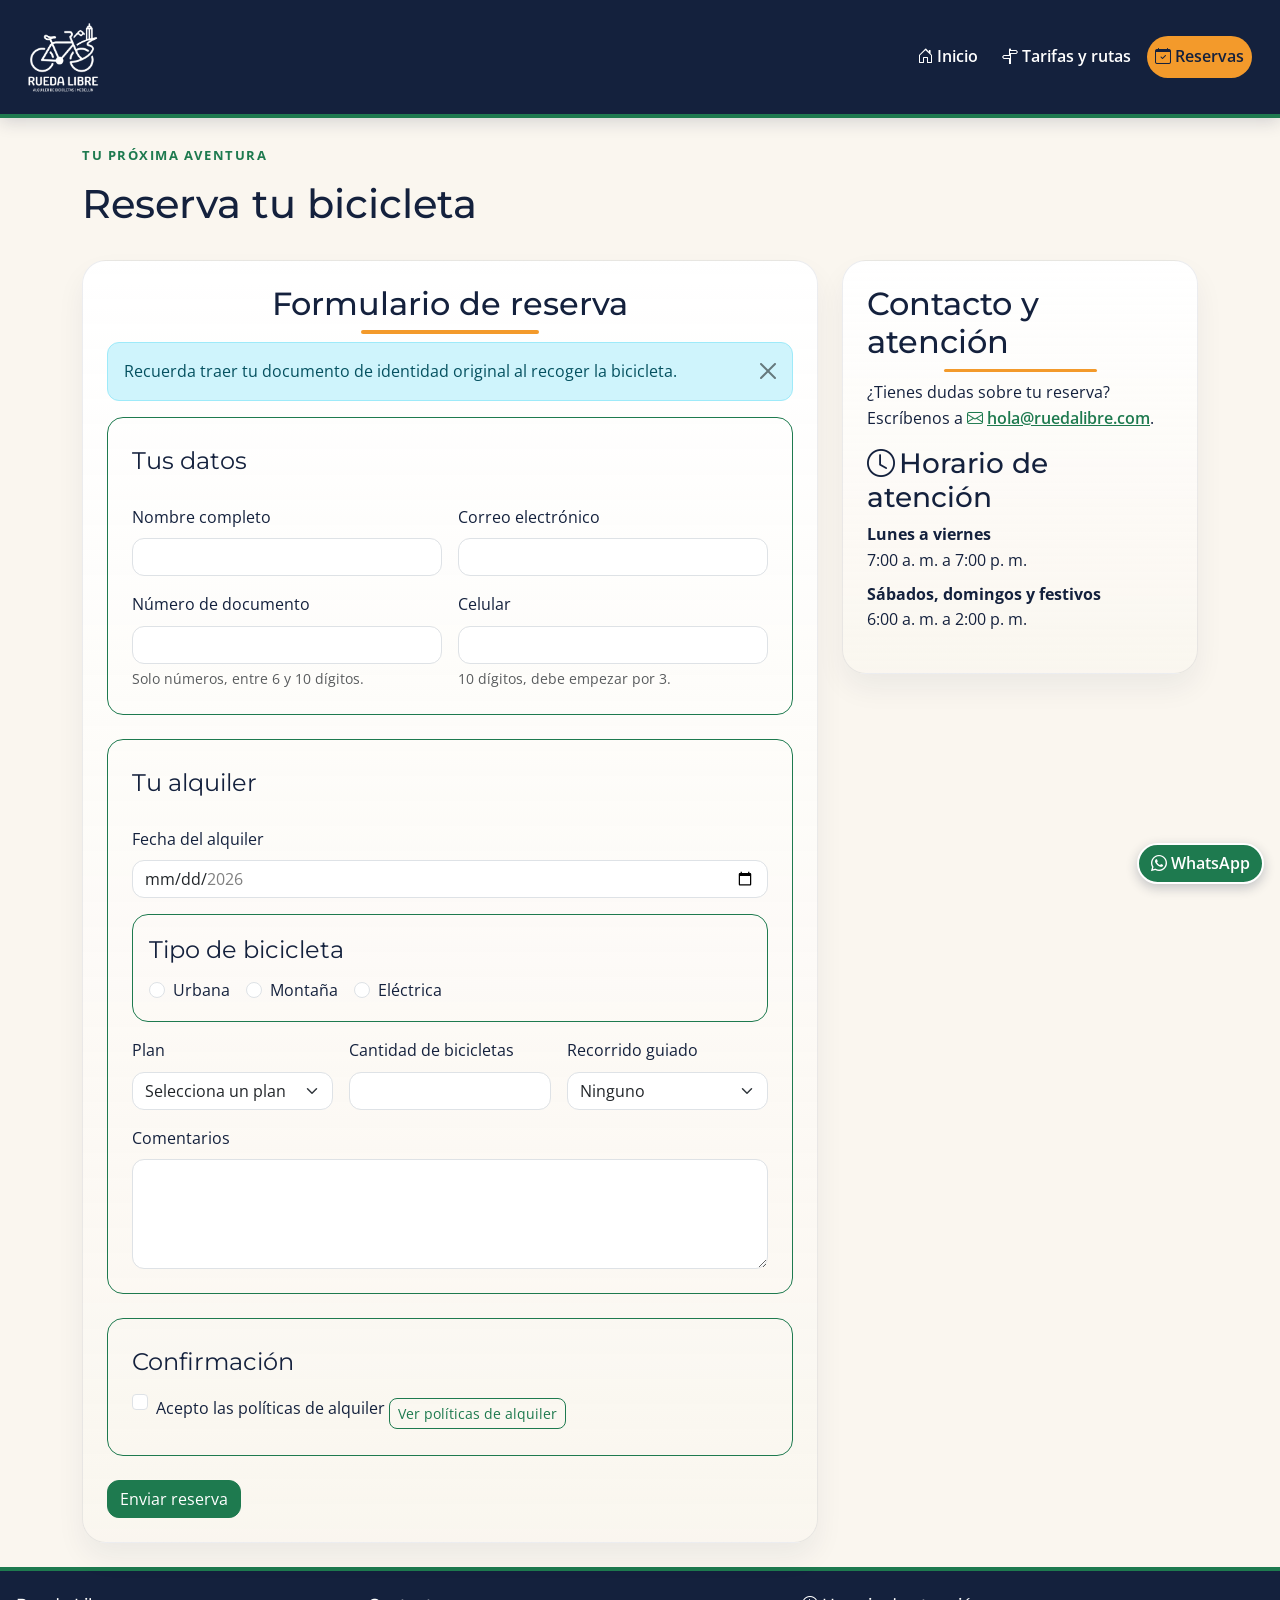
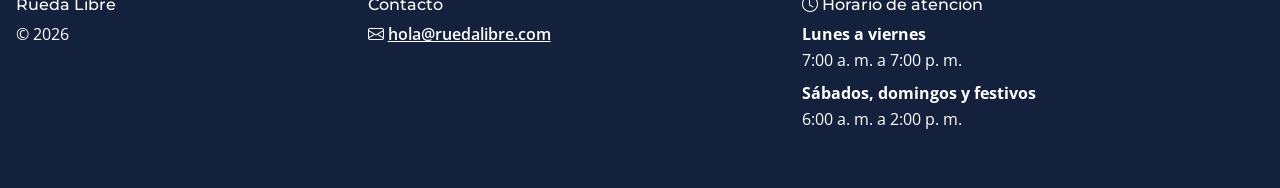
==== commit 4171e305: "feat: arreglos finales" ====
--- a/paginas/reservas.html
+++ b/paginas/reservas.html
@@ -33,12 +33,15 @@
         </nav>
     </header>
 
-    <main class="container py-4">
+    <main class="container py-4 reservation-page">
       <div class="row g-4">
-        <h1 class="col-12 mb-0">Reserva tu bicicleta</h1>
+        <div class="col-12 page-intro">
+          <span class="section-kicker">Tu próxima aventura</span>
+          <h1 class="mb-0">Reserva tu bicicleta</h1>
+        </div>
 
         <section class="col-12 col-md-8 mb-0" aria-labelledby="titulo-formulario">
-          <div class="rounded-3 border bg-light p-3 p-md-4">
+          <div class="feature-panel p-3 p-md-4">
             <h2 id="titulo-formulario" class="section-title">Formulario de reserva</h2>
             <div class="alert alert-info alert-dismissible fade show" role="alert">
               Recuerda traer tu documento de identidad original al recoger la bicicleta.
@@ -148,7 +151,7 @@
         </section>
 
         <aside class="col-12 col-md-4 mb-0" aria-labelledby="titulo-contacto">
-          <div class="rounded-3 border bg-light p-3 p-md-4">
+          <div class="feature-panel p-3 p-md-4">
             <h2 id="titulo-contacto" class="section-title">Contacto y atención</h2>
             <p>¿Tienes dudas sobre tu reserva? Escríbenos a <a href="mailto:hola@ruedalibre.com"><i class="bi bi-envelope me-1" aria-hidden="true"></i>hola@ruedalibre.com</a>.</p>
             <h3 id="titulo-horarios"><i class="bi bi-clock me-1" aria-hidden="true"></i>Horario de atención</h3>
@@ -207,26 +210,6 @@
     </footer>
     <a class="whatsapp-link btn btn-primary position-fixed bottom-0 end-0 m-3" href="https://wa.me/573000000000" target="_blank" rel="noopener noreferrer" aria-label="Escríbenos por WhatsApp (se abre en otra pestaña)"><i class="bi bi-whatsapp me-1" aria-hidden="true"></i>WhatsApp</a>
     <script src="https://cdn.jsdelivr.net/npm/bootstrap@5.3.3/dist/js/bootstrap.bundle.min.js" integrity="sha384-YvpcrYf0tY3lHB60NNkmXc5s9fDVZLESaAA55NDzOxhy9GkcIdslK1eN7N6jIeHz" crossorigin="anonymous"></script>
-    <script>
-// Example starter JavaScript for disabling form submissions if there are invalid fields
-(() => {
-  'use strict'
-
-  // Fetch all the forms we want to apply custom Bootstrap validation styles to
-  const forms = document.querySelectorAll('.needs-validation')
-
-  // Loop over them and prevent submission
-  Array.from(forms).forEach(form => {
-    form.addEventListener('submit', event => {
-      if (!form.checkValidity()) {
-        event.preventDefault()
-        event.stopPropagation()
-      }
-
-      form.classList.add('was-validated')
-    }, false)
-  })
-})()
-    </script>
+  
 </body>
 </html>
--- a/css/styles.css
+++ b/css/styles.css
@@ -239,6 +239,239 @@
     --bs-btn-active-border-color: #D87912;
 }
 
+.home-page main {
+    padding-top: 1.5rem;
+}
+
+.page-intro {
+    margin-bottom: 0.5rem;
+}
+
+.page-intro h1,
+.page-intro p {
+    margin-bottom: 0;
+}
+
+.page-intro .section-kicker {
+    margin-bottom: 0.9rem;
+}
+
+.feature-panel {
+    background: linear-gradient(180deg, #FFFFFF 0%, rgb(250 246 239 / 80%) 100%);
+    border: 1px solid rgb(20 33 61 / 8%);
+    border-radius: 1.5rem;
+    box-shadow: 0 0.9rem 1.8rem rgb(20 33 61 / 06%);
+}
+
+.section-heading {
+    margin-bottom: 1.5rem;
+}
+
+.section-kicker {
+    color: var(--color-verde-ruta);
+    display: inline-block;
+    font-size: 0.8rem;
+    font-weight: 700;
+    letter-spacing: 0.12em;
+    margin-bottom: 0.75rem;
+    text-transform: uppercase;
+}
+
+.home-hero {
+    background: linear-gradient(135deg, rgb(255 255 255 / 90%) 0%, rgb(250 246 239 / 96%) 100%);
+    border: 1px solid rgb(30 122 79 / 12%);
+    border-radius: 2rem;
+    box-shadow: 0 1.25rem 2.75rem rgb(20 33 61 / 10%);
+    overflow: hidden;
+    padding: clamp(1.25rem, 3vw, 2.5rem);
+    position: relative;
+}
+
+.home-hero::before {
+    background: radial-gradient(circle at top left, rgb(243 154 43 / 28%), transparent 42%);
+    content: "";
+    height: 24rem;
+    position: absolute;
+    right: -5rem;
+    top: -8rem;
+    width: 24rem;
+}
+
+.hero-copy,
+.hero-media {
+    position: relative;
+    z-index: 1;
+}
+
+.eyebrow {
+    background: rgb(30 122 79 / 10%);
+    border: 1px solid rgb(30 122 79 / 18%);
+    border-radius: 999px;
+    color: var(--color-verde-ruta);
+    display: inline-flex;
+    font-size: 0.78rem;
+    font-weight: 700;
+    letter-spacing: 0.08em;
+    margin-bottom: 1rem;
+    padding: 0.5rem 0.9rem;
+    text-transform: uppercase;
+}
+
+.home-hero h1 {
+    font-size: clamp(2.5rem, 6vw, 4.5rem);
+    letter-spacing: -0.04em;
+    margin-bottom: 1rem;
+}
+
+.hero-copy .lead {
+    color: var(--color-gris-asfalto);
+    font-size: 1.1rem;
+    max-width: 32rem;
+}
+
+.cta-row {
+    display: flex;
+    flex-wrap: wrap;
+    gap: 0.75rem;
+    margin: 1.5rem 0;
+}
+
+.cta-row .btn {
+    border-radius: 999px;
+    font-weight: 700;
+    padding-inline: 1.5rem;
+}
+
+.cta-row .btn-outline-primary {
+    background-color: transparent;
+    border: 1.5px solid var(--color-verde-ruta);
+}
+
+.hero-stats {
+    display: grid;
+    gap: 0.85rem;
+    grid-template-columns: repeat(3, minmax(0, 1fr));
+    margin-top: 1.5rem;
+    max-width: 33rem;
+}
+
+.stat-item {
+    background: rgb(255 255 255 / 70%);
+    border: 1px solid rgb(20 33 61 / 8%);
+    border-radius: 1rem;
+    padding: 0.9rem 1rem;
+    text-align: center;
+}
+
+.stat-item strong {
+    color: var(--color-azul-noche);
+    display: block;
+    font-size: 1.15rem;
+    font-weight: 800;
+}
+
+.stat-item span {
+    color: var(--color-gris-asfalto);
+    font-size: 0.75rem;
+}
+
+.image-stack {
+    align-items: center;
+    display: flex;
+    justify-content: center;
+    position: relative;
+}
+
+.hero-main-image {
+    border: 6px solid rgba(255, 255, 255, 0.8);
+    border-radius: 1.6rem;
+    box-shadow: 0 1.5rem 2.5rem rgb(20 33 61 / 18%);
+    height: 100%;
+    max-height: 32rem;
+    object-fit: cover;
+    width: 100%;
+}
+
+.floating-card {
+    align-items: center;
+    background: rgba(20, 33, 61, 0.9);
+    border: 1px solid rgba(255, 255, 255, 0.14);
+    border-radius: 1rem;
+    bottom: 1.25rem;
+    box-shadow: 0 1rem 2rem rgb(20 33 61 / 30%);
+    color: #FFFFFF;
+    display: flex;
+    gap: 0.8rem;
+    left: 1rem;
+    max-width: 16rem;
+    padding: 0.85rem 1rem;
+    position: absolute;
+}
+
+.floating-badge {
+    align-items: center;
+    background: var(--color-naranja-pedal);
+    border-radius: 50%;
+    color: var(--color-azul-noche);
+    display: inline-flex;
+    font-weight: 800;
+    height: 3rem;
+    justify-content: center;
+    min-width: 3rem;
+}
+
+.floating-card strong,
+.floating-card small {
+    display: block;
+}
+
+.floating-card small {
+    color: rgb(255 255 255 / 80%);
+    line-height: 1.4;
+}
+
+.service-card,
+.benefit-card,
+.card {
+    border: 1px solid rgb(20 33 61 / 8%);
+    box-shadow: 0 0.75rem 1.5rem rgb(20 33 61 / 06%);
+    transition: transform 180ms ease, box-shadow 180ms ease;
+}
+
+.service-card:hover,
+.benefit-card:hover,
+.card:hover {
+    box-shadow: 0 1.2rem 2.1rem rgb(20 33 61 / 12%);
+    transform: translateY(-0.15rem);
+}
+
+.featured-card {
+    background: linear-gradient(180deg, rgb(30 122 79 / 6%) 0%, #FFFFFF 100%);
+    border-color: rgb(30 122 79 / 18%);
+}
+
+.benefit-card {
+    background: linear-gradient(180deg, #FFFFFF 0%, rgb(250 246 239 / 82%) 100%);
+}
+
+@media (max-width: 991.98px) {
+    .hero-stats {
+        grid-template-columns: repeat(3, minmax(0, 1fr));
+    }
+}
+
+@media (max-width: 767.98px) {
+    .hero-stats {
+        grid-template-columns: 1fr;
+    }
+
+    .floating-card {
+        left: 0.75rem;
+        right: 0.75rem;
+        max-width: none;
+    }
+}
+
 .btn-outline-primary {
     --bs-btn-color: var(--color-verde-ruta);
     --bs-btn-border-color: var(--color-verde-ruta);
